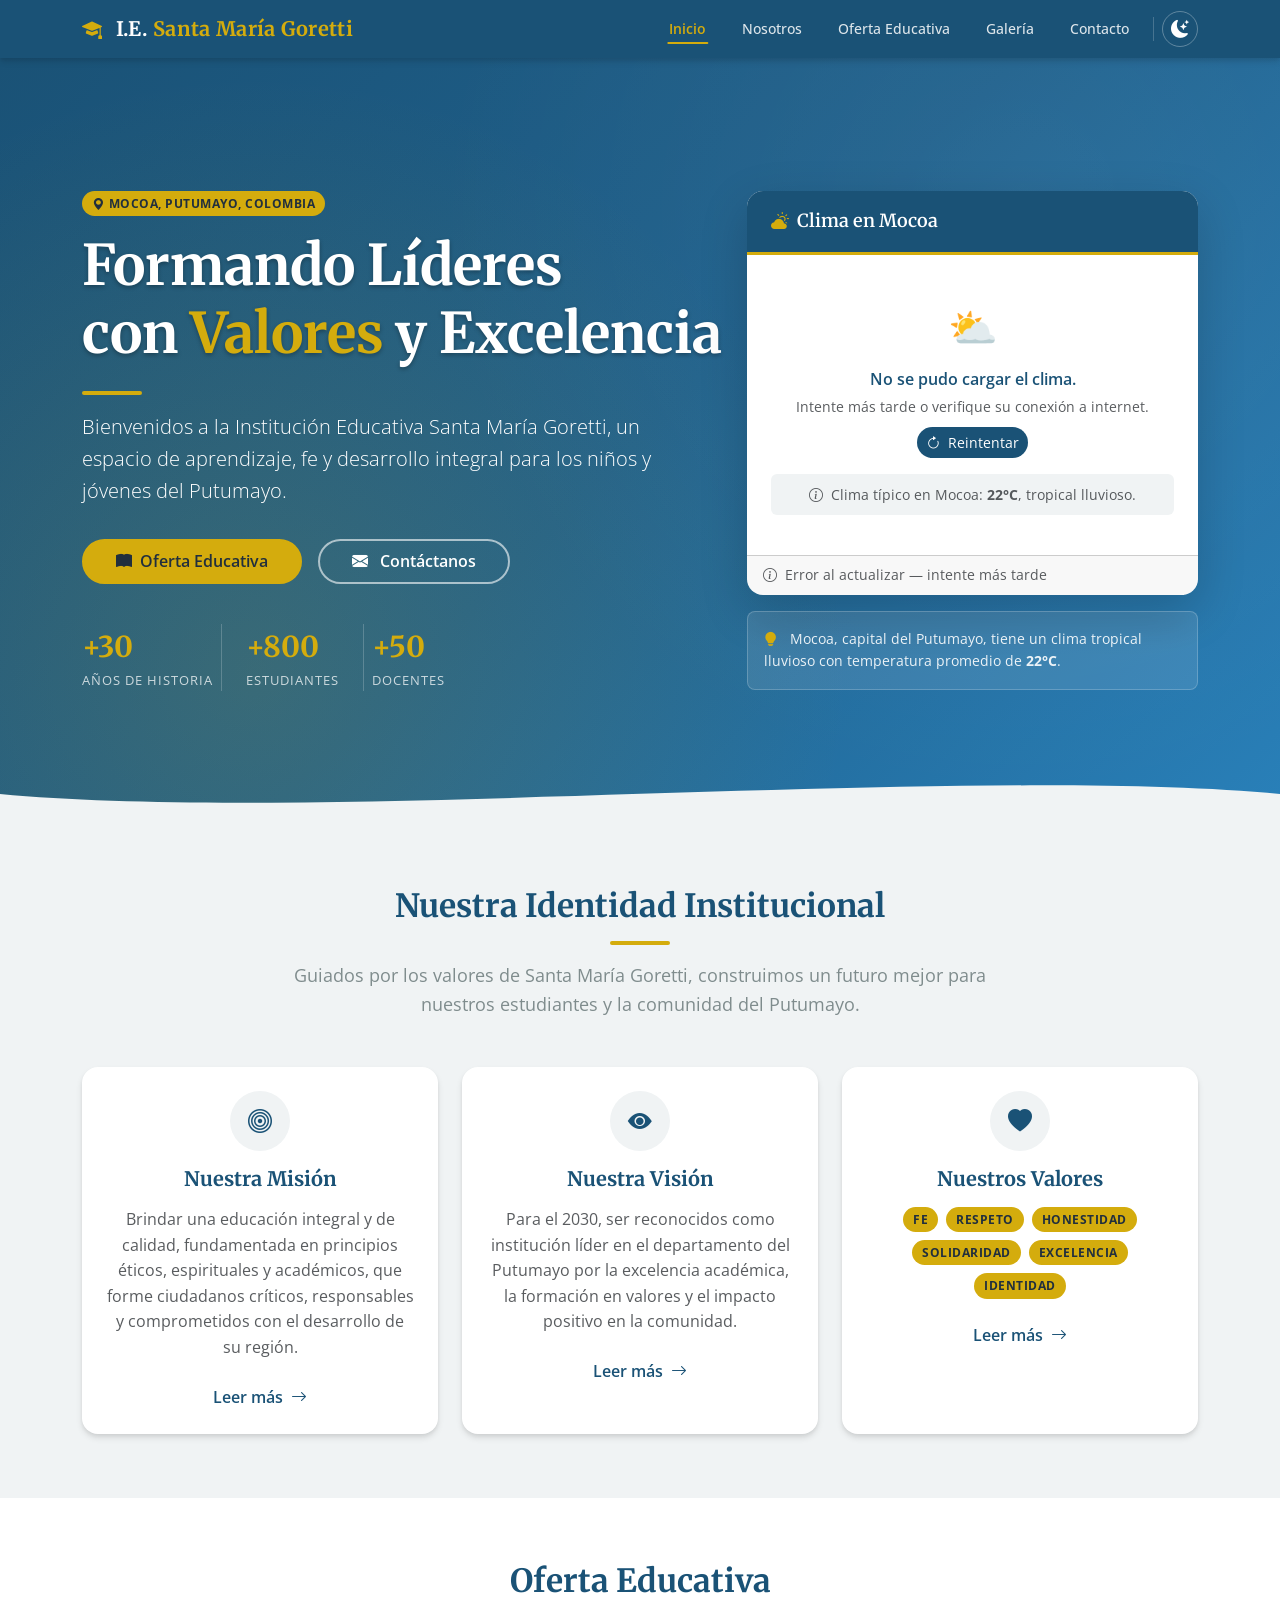
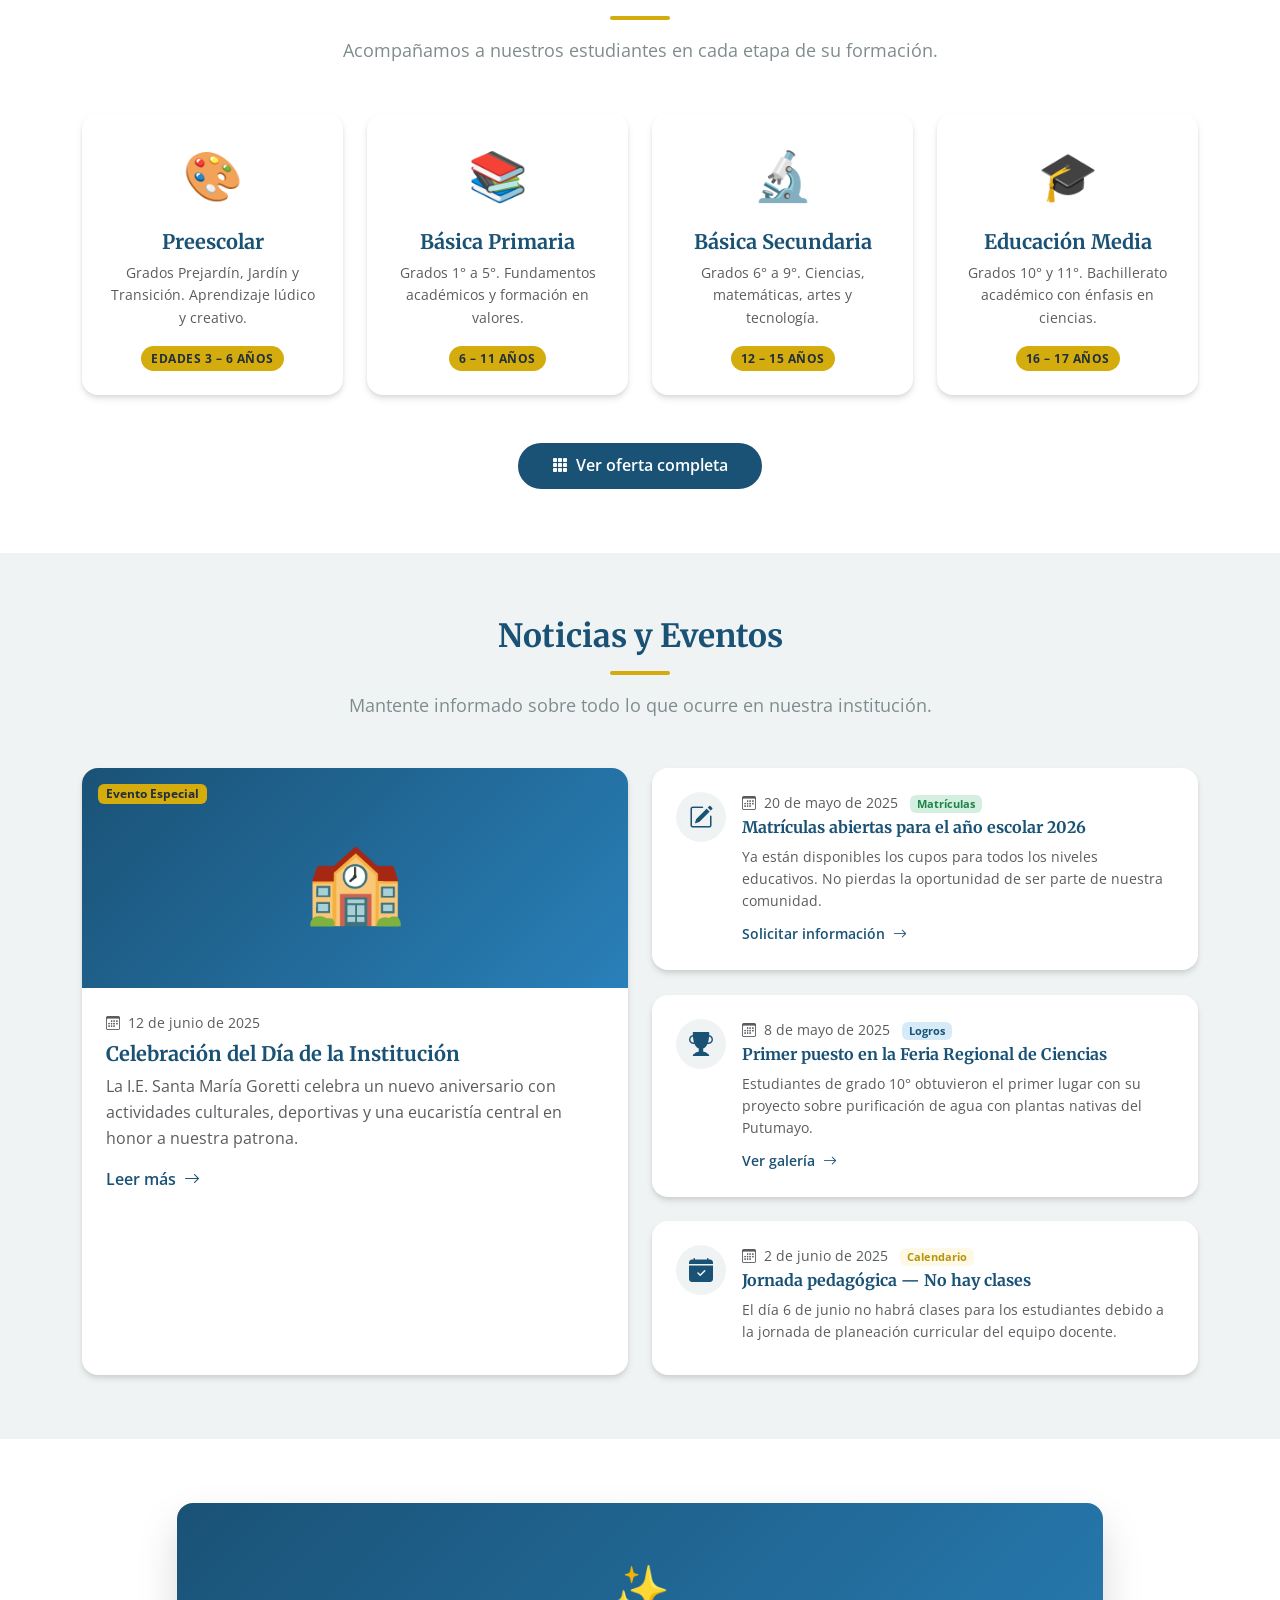
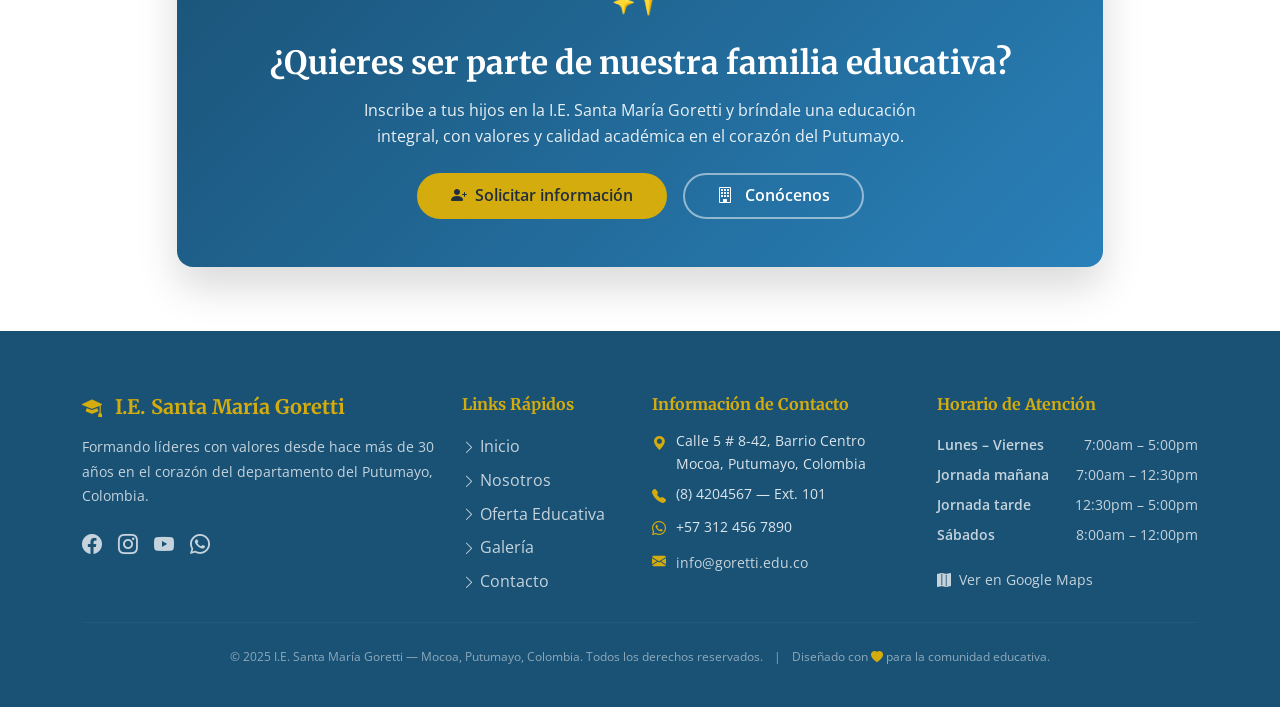
==== index.html @ ad8ccde1 "agrego la pantalla de inicio" ====
<!doctype html>
<html lang="es">
  <head>
    <meta charset="UTF-8" />

    <meta name="viewport" content="width=device-width, initial-scale=1.0" />

    <meta http-equiv="X-UA-Compatible" content="IE=edge" />

    <title>Inicio | I.E. Santa María Goretti — Mocoa, Putumayo</title>
    <meta
      name="description"
      content="Institución Educativa Santa María Goretti, formando líderes con valores en Mocoa, Putumayo, Colombia. Educación Preescolar, Primaria, Secundaria y Media."
    />
    <meta
      name="keywords"
      content="educación, Putumayo, Mocoa, Santa María Goretti, colegio, institución educativa, Colombia"
    />
    <meta name="author" content="I.E. Santa María Goretti" />

    <link rel="preconnect" href="https://fonts.googleapis.com" />
    <link rel="preconnect" href="https://fonts.gstatic.com" crossorigin />
    <link
      href="https://fonts.googleapis.com/css2?family=Merriweather:wght@400;700;900&family=Open+Sans:wght@400;500;600;700&display=swap"
      rel="stylesheet"
    />

    <link
      href="https://cdn.jsdelivr.net/npm/bootstrap@5.3.3/dist/css/bootstrap.min.css"
      rel="stylesheet"
    />

    <link
      rel="stylesheet"
      href="https://cdn.jsdelivr.net/npm/bootstrap-icons@1.11.3/font/bootstrap-icons.min.css"
    />

    <link rel="stylesheet" href="css/styles.css" />
    <link rel="stylesheet" href="css/animations.css" />
  </head>

  <body>
    <header>
      <nav
        class="navbar navbar-expand-lg"
        id="barraNavegacion"
        aria-label="Navegación principal"
      >
        <div class="container">
          <a class="navbar-brand" href="index.html">
            <i
              class="bi bi-mortarboard-fill me-2"
              style="color: var(--color-secundario)"
            ></i>
            I.E. <span>Santa María Goretti</span>
          </a>
          <button
            class="navbar-toggler"
            type="button"
            data-bs-toggle="collapse"
            data-bs-target="#menuNavegacion"
            aria-controls="menuNavegacion"
            aria-expanded="false"
            aria-label="Abrir menú de navegación"
          >
            <span class="navbar-toggler-icon"></span>
          </button>

          <div class="collapse navbar-collapse" id="menuNavegacion">
            <ul class="navbar-nav ms-auto align-items-lg-center gap-1">
              <li class="nav-item">
                <a class="nav-link" href="index.html" aria-label="Ir a Inicio"
                  >Inicio</a
                >
              </li>
              <li class="nav-item">
                <a
                  class="nav-link"
                  href="nosotros.html"
                  aria-label="Ir a Nosotros"
                  >Nosotros</a
                >
              </li>
              <li class="nav-item">
                <a
                  class="nav-link"
                  href="oferta.html"
                  aria-label="Ir a Oferta Educativa"
                  >Oferta Educativa</a
                >
              </li>
              <li class="nav-item">
                <a
                  class="nav-link"
                  href="galeria.html"
                  aria-label="Ir a Galería"
                  >Galería</a
                >
              </li>
              <li class="nav-item">
                <a
                  class="nav-link"
                  href="contacto.html"
                  aria-label="Ir a Contacto"
                  >Contacto</a
                >
              </li>

              <li class="nav-item d-none d-lg-block">
                <span
                  style="
                    border-left: 1px solid rgba(255, 255, 255, 0.2);
                    height: 24px;
                    display: block;
                    margin: 8px 4px;
                  "
                ></span>
              </li>

              <li class="nav-item">
                <button
                  id="botonTema"
                  aria-label="Cambiar modo de color"
                  title="Alternar modo oscuro"
                >
                  <i class="bi bi-moon-stars-fill" id="iconoTema"></i>
                </button>
              </li>
            </ul>
          </div>
        </div>
      </nav>
    </header>
    <main>
      <section class="hero" id="inicio" aria-label="Banner de bienvenida">
        <div class="container">
          <div class="row align-items-center gy-5">
            <div class="col-lg-7">
              <div class="animacion-entrada fade-in retraso-1">
                <span class="badge-nivel mb-3 d-inline-block">
                  <i class="bi bi-geo-alt-fill me-1"></i>Mocoa, Putumayo,
                  Colombia
                </span>
              </div>
              <h1 class="hero-titulo-animado">
                Formando Líderes<br />
                con
                <span style="color: var(--color-secundario)">Valores</span> y
                Excelencia
              </h1>
              <div class="linea-dorada linea-dorada-animada my-3"></div>
              <p class="lead hero-subtitulo-animado">
                Bienvenidos a la Institución Educativa Santa María Goretti, un
                espacio de aprendizaje, fe y desarrollo integral para los niños
                y jóvenes del Putumayo.
              </p>
              <div class="d-flex flex-wrap gap-3 hero-botones-animados">
                <a
                  href="oferta.html"
                  class="btn-dorado hover-brillo"
                  aria-label="Ver nuestra oferta educativa"
                >
                  <i class="bi bi-book-fill"></i>
                  Oferta Educativa
                </a>
                <a
                  href="contacto.html"
                  class="btn-outline-institucional"
                  style="color: white; border-color: rgba(255, 255, 255, 0.6)"
                  aria-label="Contactar a la institución"
                >
                  <i class="bi bi-envelope-fill me-2"></i>
                  Contáctanos
                </a>
              </div>

              <div class="row g-3 mt-4 animacion-entrada fade-in retraso-6">
                <div class="col-auto">
                  <div
                    style="
                      color: var(--color-secundario);
                      font-size: 1.8rem;
                      font-weight: 700;
                      font-family: var(--fuente-titulo);
                    "
                  >
                    +30
                  </div>
                  <div
                    style="
                      color: rgba(255, 255, 255, 0.75);
                      font-size: 0.8rem;
                      text-transform: uppercase;
                      letter-spacing: 1px;
                    "
                  >
                    Años de historia
                  </div>
                </div>
                <div
                  class="col-auto px-4"
                  style="
                    border-left: 1px solid rgba(255, 255, 255, 0.2);
                    border-right: 1px solid rgba(255, 255, 255, 0.2);
                  "
                >
                  <div
                    style="
                      color: var(--color-secundario);
                      font-size: 1.8rem;
                      font-weight: 700;
                      font-family: var(--fuente-titulo);
                    "
                  >
                    +800
                  </div>
                  <div
                    style="
                      color: rgba(255, 255, 255, 0.75);
                      font-size: 0.8rem;
                      text-transform: uppercase;
                      letter-spacing: 1px;
                    "
                  >
                    Estudiantes
                  </div>
                </div>
                <div class="col-auto">
                  <div
                    style="
                      color: var(--color-secundario);
                      font-size: 1.8rem;
                      font-weight: 700;
                      font-family: var(--fuente-titulo);
                    "
                  >
                    +50
                  </div>
                  <div
                    style="
                      color: rgba(255, 255, 255, 0.75);
                      font-size: 0.8rem;
                      text-transform: uppercase;
                      letter-spacing: 1px;
                    "
                  >
                    Docentes
                  </div>
                </div>
              </div>
            </div>

            <div class="col-lg-5 animacion-entrada slide-in-derecha retraso-4">
              <div
                class="card shadow-lg"
                id="widgetClima"
                aria-live="polite"
                aria-label="Clima actual en Mocoa"
              >
                <div class="card-header d-flex align-items-center gap-2">
                  <i
                    class="bi bi-cloud-sun-fill"
                    style="color: var(--color-secundario)"
                  ></i>
                  Clima en Mocoa
                </div>
                <div class="card-body" id="contenidoClima">
                  <div class="text-center py-3">
                    <div class="spinner-carga mb-3"></div>
                    <p class="text-muted small mb-0">
                      Obteniendo clima actual...
                    </p>
                  </div>
                </div>
                <div
                  class="card-footer text-muted small d-flex align-items-center gap-2"
                >
                  <i class="bi bi-info-circle"></i>
                  <span id="horaActualizacion">Actualizando...</span>
                </div>
              </div>

              <div
                class="mt-3 p-3 rounded-3 animacion-entrada fade-in retraso-7"
                style="
                  background: rgba(255, 255, 255, 0.1);
                  backdrop-filter: blur(10px);
                  border: 1px solid rgba(255, 255, 255, 0.2);
                "
              >
                <p class="mb-0 small" style="color: rgba(255, 255, 255, 0.9)">
                  <i
                    class="bi bi-lightbulb-fill me-2"
                    style="color: var(--color-secundario)"
                  ></i>
                  Mocoa, capital del Putumayo, tiene un clima tropical lluvioso
                  con temperatura promedio de <strong>22°C</strong>.
                </p>
              </div>
            </div>
          </div>
        </div>

        <div
          style="
            position: absolute;
            bottom: -1px;
            left: 0;
            right: 0;
            line-height: 0;
          "
        >
          <svg
            viewBox="0 0 1440 60"
            xmlns="http://www.w3.org/2000/svg"
            preserveAspectRatio="none"
            style="width: 100%; height: 60px; display: block"
          >
            <path
              d="M0,30 C360,60 1080,0 1440,30 L1440,60 L0,60 Z"
              fill="var(--color-acento)"
              class="ola-fill"
            />
          </svg>
        </div>
      </section>

      <script>
        function ajustarOla() {
          const ola = document.querySelector(".ola-fill");
          if (!ola) return;
          const esModoOscuro = document.body.classList.contains("modo-oscuro");
          ola.setAttribute(
            "fill",
            esModoOscuro ? "#16213e" : "var(--color-acento)",
          );
        }
        window.ajustarOla = ajustarOla;
      </script>

      <section
        class="seccion-alternada"
        id="mision-vision"
        aria-label="Misión y Visión"
      >
        <div class="container">
          <div class="bloque-centrado mb-5 animacion-entrada slide-up">
            <h2 class="titulo-seccion">Nuestra Identidad Institucional</h2>
            <div class="linea-dorada centrada mb-3"></div>
            <p class="subtitulo-seccion">
              Guiados por los valores de Santa María Goretti, construimos un
              futuro mejor para nuestros estudiantes y la comunidad del
              Putumayo.
            </p>
          </div>

          <div class="row g-4 justify-content-center">
            <div class="col-lg-4 col-md-6 animacion-entrada slide-up retraso-2">
              <article class="card h-100 hover-elevar">
                <div class="card-body text-center p-4">
                  <div class="icono-circulo mx-auto mb-3">
                    <i class="bi bi-bullseye fs-4"></i>
                  </div>
                  <h3
                    class="h5 fw-bold mb-3"
                    style="
                      font-family: var(--fuente-titulo);
                      color: var(--color-primario);
                    "
                  >
                    Nuestra Misión
                  </h3>
                  <p class="text-muted">
                    Brindar una educación integral y de calidad, fundamentada en
                    principios éticos, espirituales y académicos, que forme
                    ciudadanos críticos, responsables y comprometidos con el
                    desarrollo de su región.
                  </p>
                  <a
                    href="nosotros.html#mision"
                    class="hover-subrayado mt-2 d-inline-block"
                    style="color: var(--color-primario); font-weight: 600"
                  >
                    Leer más <i class="bi bi-arrow-right ms-1"></i>
                  </a>
                </div>
              </article>
            </div>

            <div class="col-lg-4 col-md-6 animacion-entrada slide-up retraso-3">
              <article class="card h-100 hover-elevar">
                <div class="card-body text-center p-4">
                  <div class="icono-circulo mx-auto mb-3">
                    <i class="bi bi-eye-fill fs-4"></i>
                  </div>
                  <h3
                    class="h5 fw-bold mb-3"
                    style="
                      font-family: var(--fuente-titulo);
                      color: var(--color-primario);
                    "
                  >
                    Nuestra Visión
                  </h3>
                  <p class="text-muted">
                    Para el 2030, ser reconocidos como institución líder en el
                    departamento del Putumayo por la excelencia académica, la
                    formación en valores y el impacto positivo en la comunidad.
                  </p>
                  <a
                    href="nosotros.html#vision"
                    class="hover-subrayado mt-2 d-inline-block"
                    style="color: var(--color-primario); font-weight: 600"
                  >
                    Leer más <i class="bi bi-arrow-right ms-1"></i>
                  </a>
                </div>
              </article>
            </div>

            <div class="col-lg-4 col-md-6 animacion-entrada slide-up retraso-4">
              <article class="card h-100 hover-elevar">
                <div class="card-body text-center p-4">
                  <div class="icono-circulo mx-auto mb-3">
                    <i class="bi bi-heart-fill fs-4"></i>
                  </div>
                  <h3
                    class="h5 fw-bold mb-3"
                    style="
                      font-family: var(--fuente-titulo);
                      color: var(--color-primario);
                    "
                  >
                    Nuestros Valores
                  </h3>
                  <div
                    class="d-flex flex-wrap gap-2 justify-content-center mb-3"
                  >
                    <span class="badge-nivel">Fe</span>
                    <span class="badge-nivel">Respeto</span>
                    <span class="badge-nivel">Honestidad</span>
                    <span class="badge-nivel">Solidaridad</span>
                    <span class="badge-nivel">Excelencia</span>
                    <span class="badge-nivel">Identidad</span>
                  </div>
                  <a
                    href="nosotros.html#valores"
                    class="hover-subrayado mt-2 d-inline-block"
                    style="color: var(--color-primario); font-weight: 600"
                  >
                    Leer más <i class="bi bi-arrow-right ms-1"></i>
                  </a>
                </div>
              </article>
            </div>
          </div>
        </div>
      </section>

      <section id="niveles" aria-label="Niveles educativos">
        <div class="container">
          <div class="bloque-centrado mb-5 animacion-entrada slide-up">
            <h2 class="titulo-seccion">Oferta Educativa</h2>
            <div class="linea-dorada centrada mb-3"></div>
            <p class="subtitulo-seccion">
              Acompañamos a nuestros estudiantes en cada etapa de su formación.
            </p>
          </div>

          <div class="row g-4">
            <div class="col-lg-3 col-sm-6 animacion-entrada scale-in retraso-1">
              <article class="card h-100 hover-elevar text-center">
                <div class="card-body p-4">
                  <div style="font-size: 3rem; margin-bottom: 1rem">🎨</div>
                  <h3
                    class="h5 fw-bold mb-2"
                    style="
                      font-family: var(--fuente-titulo);
                      color: var(--color-primario);
                    "
                  >
                    Preescolar
                  </h3>
                  <p class="text-muted small">
                    Grados Prejardín, Jardín y Transición. Aprendizaje lúdico y
                    creativo.
                  </p>
                  <span class="badge-nivel">Edades 3 – 6 años</span>
                </div>
              </article>
            </div>

            <div class="col-lg-3 col-sm-6 animacion-entrada scale-in retraso-2">
              <article class="card h-100 hover-elevar text-center">
                <div class="card-body p-4">
                  <div style="font-size: 3rem; margin-bottom: 1rem">📚</div>
                  <h3
                    class="h5 fw-bold mb-2"
                    style="
                      font-family: var(--fuente-titulo);
                      color: var(--color-primario);
                    "
                  >
                    Básica Primaria
                  </h3>
                  <p class="text-muted small">
                    Grados 1° a 5°. Fundamentos académicos y formación en
                    valores.
                  </p>
                  <span class="badge-nivel">6 – 11 años</span>
                </div>
              </article>
            </div>

            <div class="col-lg-3 col-sm-6 animacion-entrada scale-in retraso-3">
              <article class="card h-100 hover-elevar text-center">
                <div class="card-body p-4">
                  <div style="font-size: 3rem; margin-bottom: 1rem">🔬</div>
                  <h3
                    class="h5 fw-bold mb-2"
                    style="
                      font-family: var(--fuente-titulo);
                      color: var(--color-primario);
                    "
                  >
                    Básica Secundaria
                  </h3>
                  <p class="text-muted small">
                    Grados 6° a 9°. Ciencias, matemáticas, artes y tecnología.
                  </p>
                  <span class="badge-nivel">12 – 15 años</span>
                </div>
              </article>
            </div>

            <div class="col-lg-3 col-sm-6 animacion-entrada scale-in retraso-4">
              <article class="card h-100 hover-elevar text-center">
                <div class="card-body p-4">
                  <div style="font-size: 3rem; margin-bottom: 1rem">🎓</div>
                  <h3
                    class="h5 fw-bold mb-2"
                    style="
                      font-family: var(--fuente-titulo);
                      color: var(--color-primario);
                    "
                  >
                    Educación Media
                  </h3>
                  <p class="text-muted small">
                    Grados 10° y 11°. Bachillerato académico con énfasis en
                    ciencias.
                  </p>
                  <span class="badge-nivel">16 – 17 años</span>
                </div>
              </article>
            </div>
          </div>

          <div class="text-center mt-5 animacion-entrada fade-in retraso-5">
            <a href="oferta.html" class="btn-institucional hover-brillo">
              <i class="bi bi-grid-3x3-gap-fill"></i>
              Ver oferta completa
            </a>
          </div>
        </div>
      </section>

      <section
        class="seccion-alternada"
        id="noticias"
        aria-label="Noticias y eventos"
      >
        <div class="container">
          <div class="bloque-centrado mb-5 animacion-entrada slide-up">
            <h2 class="titulo-seccion">Noticias y Eventos</h2>
            <div class="linea-dorada centrada mb-3"></div>
            <p class="subtitulo-seccion">
              Mantente informado sobre todo lo que ocurre en nuestra
              institución.
            </p>
          </div>

          <div class="row g-4">
            <div
              class="col-lg-6 animacion-entrada slide-in-izquierda retraso-2"
            >
              <article
                class="card h-100 hover-elevar"
                aria-label="Noticia: Día de la Institución"
              >
                <div
                  class="position-relative overflow-hidden"
                  style="
                    height: 220px;
                    background: linear-gradient(135deg, #1a5276, #2980b9);
                  "
                >
                  <div
                    class="position-absolute inset-0 d-flex align-items-center justify-content-center"
                    style="inset: 0"
                  >
                    <span style="font-size: 5rem">🏫</span>
                  </div>
                  <span
                    class="position-absolute top-0 start-0 m-3 badge"
                    style="
                      background-color: var(--color-secundario);
                      color: var(--color-texto);
                    "
                  >
                    Evento Especial
                  </span>
                </div>
                <div class="card-body p-4">
                  <p class="text-muted small mb-2">
                    <i class="bi bi-calendar3 me-1"></i> 12 de junio de 2025
                  </p>
                  <h3
                    class="h5 fw-bold mb-2"
                    style="
                      font-family: var(--fuente-titulo);
                      color: var(--color-primario);
                    "
                  >
                    Celebración del Día de la Institución
                  </h3>
                  <p class="text-muted">
                    La I.E. Santa María Goretti celebra un nuevo aniversario con
                    actividades culturales, deportivas y una eucaristía central
                    en honor a nuestra patrona.
                  </p>
                  <a
                    href="#"
                    class="hover-subrayado fw-semibold"
                    style="color: var(--color-primario)"
                  >
                    Leer más <i class="bi bi-arrow-right ms-1"></i>
                  </a>
                </div>
              </article>
            </div>

            <div class="col-lg-6">
              <div class="d-flex flex-column gap-4 h-100">
                <article
                  class="card hover-elevar animacion-entrada slide-in-derecha retraso-3"
                  aria-label="Noticia: Matrículas abiertas"
                >
                  <div class="card-body p-4">
                    <div class="d-flex gap-3 align-items-start">
                      <div
                        class="icono-circulo flex-shrink-0"
                        style="width: 50px; height: 50px"
                      >
                        <i class="bi bi-pencil-square"></i>
                      </div>
                      <div>
                        <p class="text-muted small mb-1">
                          <i class="bi bi-calendar3 me-1"></i> 20 de mayo de
                          2025
                          <span
                            class="ms-2 badge"
                            style="
                              background-color: #d4efdf;
                              color: var(--color-exito);
                            "
                          >
                            Matrículas
                          </span>
                        </p>
                        <h3
                          class="h6 fw-bold mb-2"
                          style="
                            font-family: var(--fuente-titulo);
                            color: var(--color-primario);
                          "
                        >
                          Matrículas abiertas para el año escolar 2026
                        </h3>
                        <p class="text-muted small mb-2">
                          Ya están disponibles los cupos para todos los niveles
                          educativos. No pierdas la oportunidad de ser parte de
                          nuestra comunidad.
                        </p>
                        <a
                          href="contacto.html"
                          class="hover-subrayado small fw-semibold"
                          style="color: var(--color-primario)"
                        >
                          Solicitar información
                          <i class="bi bi-arrow-right ms-1"></i>
                        </a>
                      </div>
                    </div>
                  </div>
                </article>
                <article
                  class="card hover-elevar animacion-entrada slide-in-derecha retraso-4"
                  aria-label="Noticia: Feria de ciencias"
                >
                  <div class="card-body p-4">
                    <div class="d-flex gap-3 align-items-start">
                      <div
                        class="icono-circulo flex-shrink-0"
                        style="width: 50px; height: 50px"
                      >
                        <i class="bi bi-trophy-fill"></i>
                      </div>
                      <div>
                        <p class="text-muted small mb-1">
                          <i class="bi bi-calendar3 me-1"></i> 8 de mayo de 2025
                          <span
                            class="ms-2 badge"
                            style="
                              background-color: #d6eaf8;
                              color: var(--color-primario);
                            "
                          >
                            Logros
                          </span>
                        </p>
                        <h3
                          class="h6 fw-bold mb-2"
                          style="
                            font-family: var(--fuente-titulo);
                            color: var(--color-primario);
                          "
                        >
                          Primer puesto en la Feria Regional de Ciencias
                        </h3>
                        <p class="text-muted small mb-2">
                          Estudiantes de grado 10° obtuvieron el primer lugar
                          con su proyecto sobre purificación de agua con plantas
                          nativas del Putumayo.
                        </p>
                        <a
                          href="galeria.html"
                          class="hover-subrayado small fw-semibold"
                          style="color: var(--color-primario)"
                        >
                          Ver galería <i class="bi bi-arrow-right ms-1"></i>
                        </a>
                      </div>
                    </div>
                  </div>
                </article>

                <article
                  class="card hover-elevar animacion-entrada slide-in-derecha retraso-5"
                  aria-label="Noticia: Jornada pedagógica"
                >
                  <div class="card-body p-4">
                    <div class="d-flex gap-3 align-items-start">
                      <div
                        class="icono-circulo flex-shrink-0"
                        style="width: 50px; height: 50px"
                      >
                        <i class="bi bi-calendar-check-fill"></i>
                      </div>
                      <div>
                        <p class="text-muted small mb-1">
                          <i class="bi bi-calendar3 me-1"></i> 2 de junio de
                          2025
                          <span
                            class="ms-2 badge"
                            style="background-color: #fef9e7; color: #b7950b"
                          >
                            Calendario
                          </span>
                        </p>
                        <h3
                          class="h6 fw-bold mb-2"
                          style="
                            font-family: var(--fuente-titulo);
                            color: var(--color-primario);
                          "
                        >
                          Jornada pedagógica — No hay clases
                        </h3>
                        <p class="text-muted small mb-2">
                          El día 6 de junio no habrá clases para los estudiantes
                          debido a la jornada de planeación curricular del
                          equipo docente.
                        </p>
                      </div>
                    </div>
                  </div>
                </article>
              </div>
            </div>
          </div>
        </div>
      </section>
      <section id="cta" aria-label="Llamada a la acción">
        <div class="container">
          <div class="row justify-content-center">
            <div class="col-lg-10 animacion-entrada scale-in">
              <div
                class="rounded-4 p-5 text-center text-white"
                style="
                  background: linear-gradient(
                    135deg,
                    var(--color-primario),
                    #2980b9
                  );
                  box-shadow: var(--sombra-xl);
                "
              >
                <div style="font-size: 3rem; margin-bottom: 1rem">✨</div>

                <h2
                  class="fw-bold mb-3"
                  style="
                    font-family: var(--fuente-titulo);
                    font-size: clamp(1.5rem, 3vw, 2rem);
                  "
                >
                  ¿Quieres ser parte de nuestra familia educativa?
                </h2>

                <p class="mb-4 mx-auto" style="max-width: 600px; opacity: 0.9">
                  Inscribe a tus hijos en la I.E. Santa María Goretti y bríndale
                  una educación integral, con valores y calidad académica en el
                  corazón del Putumayo.
                </p>

                <div class="d-flex flex-wrap gap-3 justify-content-center">
                  <a
                    href="contacto.html"
                    class="btn-dorado hover-brillo"
                    aria-label="Solicitar información sobre matrículas"
                  >
                    <i class="bi bi-person-plus-fill"></i>
                    Solicitar información
                  </a>
                  <a
                    href="nosotros.html"
                    class="btn-outline-institucional"
                    style="color: white; border-color: rgba(255, 255, 255, 0.5)"
                    aria-label="Conocer más sobre la institución"
                  >
                    <i class="bi bi-building me-2"></i>
                    Conócenos
                  </a>
                </div>
              </div>
            </div>
          </div>
        </div>
      </section>
    </main>
    <footer role="contentinfo">
      <div class="container">
        <div class="row g-4">
          <div class="col-lg-4 col-md-6">
            <h2 class="footer-titulo">
              <i class="bi bi-mortarboard-fill me-2"></i>
              I.E. Santa María Goretti
            </h2>
            <p
              style="
                color: rgba(255, 255, 255, 0.75);
                font-size: 0.9rem;
                line-height: 1.7;
              "
            >
              Formando líderes con valores desde hace más de 30 años en el
              corazón del departamento del Putumayo, Colombia.
            </p>
            <div class="d-flex gap-3 mt-3">
              <a
                href="#"
                class="footer-link"
                aria-label="Facebook de la institución"
                title="Facebook"
              >
                <i class="bi bi-facebook fs-5"></i>
              </a>
              <a
                href="#"
                class="footer-link"
                aria-label="Instagram de la institución"
                title="Instagram"
              >
                <i class="bi bi-instagram fs-5"></i>
              </a>
              <a
                href="#"
                class="footer-link"
                aria-label="YouTube de la institución"
                title="YouTube"
              >
                <i class="bi bi-youtube fs-5"></i>
              </a>
              <a
                href="#"
                class="footer-link"
                aria-label="WhatsApp de la institución"
                title="WhatsApp"
              >
                <i class="bi bi-whatsapp fs-5"></i>
              </a>
            </div>
          </div>

          <div class="col-lg-2 col-md-6">
            <h3 class="footer-titulo" style="font-size: 1rem">Links Rápidos</h3>
            <nav aria-label="Links rápidos del footer">
              <a href="index.html" class="footer-link"
                ><i class="bi bi-chevron-right me-1 small"></i>Inicio</a
              >
              <a href="nosotros.html" class="footer-link"
                ><i class="bi bi-chevron-right me-1 small"></i>Nosotros</a
              >
              <a href="oferta.html" class="footer-link"
                ><i class="bi bi-chevron-right me-1 small"></i>Oferta
                Educativa</a
              >
              <a href="galeria.html" class="footer-link"
                ><i class="bi bi-chevron-right me-1 small"></i>Galería</a
              >
              <a href="contacto.html" class="footer-link"
                ><i class="bi bi-chevron-right me-1 small"></i>Contacto</a
              >
            </nav>
          </div>

          <div class="col-lg-3 col-md-6">
            <h3 class="footer-titulo" style="font-size: 1rem">
              Información de Contacto
            </h3>
            <address style="font-style: normal">
              <div class="footer-info">
                <i class="bi bi-geo-alt-fill"></i>
                <span
                  >Calle 5 # 8-42, Barrio Centro<br />Mocoa, Putumayo,
                  Colombia</span
                >
              </div>
              <div class="footer-info">
                <i class="bi bi-telephone-fill"></i>
                <span>(8) 4204567 — Ext. 101</span>
              </div>
              <div class="footer-info">
                <i class="bi bi-whatsapp"></i>
                <span>+57 312 456 7890</span>
              </div>
              <div class="footer-info">
                <i class="bi bi-envelope-fill"></i>
                <a
                  href="mailto:info@goretti.edu.co"
                  class="footer-link d-inline"
                  style="color: rgba(255, 255, 255, 0.75)"
                >
                  info@goretti.edu.co
                </a>
              </div>
            </address>
          </div>

          <div class="col-lg-3 col-md-6">
            <h3 class="footer-titulo" style="font-size: 1rem">
              Horario de Atención
            </h3>
            <table
              style="
                color: rgba(255, 255, 255, 0.75);
                font-size: 0.85rem;
                width: 100%;
              "
            >
              <tr>
                <td style="padding: 4px 0; font-weight: 600">
                  Lunes – Viernes
                </td>
                <td style="padding: 4px 0; text-align: right">
                  7:00am – 5:00pm
                </td>
              </tr>
              <tr>
                <td style="padding: 4px 0; font-weight: 600">Jornada mañana</td>
                <td style="padding: 4px 0; text-align: right">
                  7:00am – 12:30pm
                </td>
              </tr>
              <tr>
                <td style="padding: 4px 0; font-weight: 600">Jornada tarde</td>
                <td style="padding: 4px 0; text-align: right">
                  12:30pm – 5:00pm
                </td>
              </tr>
              <tr>
                <td style="padding: 4px 0; font-weight: 600">Sábados</td>
                <td style="padding: 4px 0; text-align: right">
                  8:00am – 12:00pm
                </td>
              </tr>
            </table>
            <div class="mt-3">
              <a
                href="https://maps.google.com/?q=Mocoa,Putumayo,Colombia"
                target="_blank"
                rel="noopener noreferrer"
                class="footer-link small"
                aria-label="Ver ubicación en Google Maps"
              >
                <i class="bi bi-map-fill me-1"></i>
                Ver en Google Maps
              </a>
            </div>
          </div>
        </div>

        <hr class="footer-divider" />

        <p class="footer-creditos">
          © 2025 I.E. Santa María Goretti — Mocoa, Putumayo, Colombia. Todos los
          derechos reservados.
          <span class="mx-2">|</span>
          Diseñado con
          <i
            class="bi bi-heart-fill"
            style="color: var(--color-secundario)"
          ></i>
          para la comunidad educativa.
        </p>
      </div>
    </footer>
    <button
      id="botonArriba"
      aria-label="Volver al inicio de la página"
      title="Ir arriba"
    >
      <i class="bi bi-arrow-up-short fs-4"></i>
     <script src="https://cdn.jsdelivr.net/npm/bootstrap@5.3.3/dist/js/bootstrap.bundle.min.js"></script>

    <script src="js/tema.js"></script>

    <script src="js/main.js"></script>

    <script src="js/clima.js"></script>

  </body>
</html>
---- css/styles.css ----
:root {
  --color-primario: #1a5276;
  --color-secundario: #d4ac0d;
  --color-acento: #f0f3f4;
  --color-texto: #212f3d;

  --color-blanco: #ffffff;
  --color-exito: #1e8449;
  --color-error: #c0392b;
  --color-borde: #d5d8dc;
  --color-sombra: rgba(26, 82, 118, 0.15);

  --oscuro-fondo: #1a1a2e;
  --oscuro-superficie: #16213e;
  --oscuro-tarjeta: #0f3460;
  --oscuro-texto: #eeeeee;
  --oscuro-texto-suave: #aab7b8;

  --fuente-titulo: "Merriweather", Georgia, serif;
  --fuente-texto: "Open Sans", Arial, sans-serif;

  --tamaño-xs: 0.75rem;
  --tamaño-sm: 0.875rem;
  --tamaño-base: 1rem;
  --tamaño-md: 1.125rem;
  --tamaño-lg: 1.25rem;
  --tamaño-xl: 1.5rem;
  --tamaño-2xl: 2rem;
  --tamaño-3xl: 2.5rem;

  --espacio-xs: 0.25rem;
  --espacio-sm: 0.5rem;
  --espacio-md: 1rem;
  --espacio-lg: 1.5rem;
  --espacio-xl: 2rem;
  --espacio-2xl: 3rem;
  --espacio-3xl: 4rem;

  --radio-sm: 4px;
  --radio-md: 8px;
  --radio-lg: 16px;
  --radio-xl: 24px;
  --radio-full: 9999px;

  --sombra-sm: 0 1px 3px rgba(0, 0, 0, 0.12), 0 1px 2px rgba(0, 0, 0, 0.08);
  --sombra-md: 0 4px 6px rgba(0, 0, 0, 0.1), 0 2px 4px rgba(0, 0, 0, 0.06);
  --sombra-lg: 0 10px 20px rgba(0, 0, 0, 0.12), 0 3px 6px rgba(0, 0, 0, 0.08);
  --sombra-xl: 0 20px 40px rgba(0, 0, 0, 0.15);

  --transicion: all 0.3s ease;
}
*,
*::before,
*::after {
  box-sizing: border-box;
  margin: 0;
  padding: 0;
}

html {
  scroll-behavior: smooth;
  font-size: 16px;
}

body {
  font-family: var(--fuente-texto);
  font-size: var(--tamaño-base);
  color: var(--color-texto);
  background-color: var(--color-blanco);
  line-height: 1.6;
  transition:
    background-color 0.3s ease,
    color 0.3s ease;
}

img {
  max-width: 100%;
  height: auto;
  display: block;
}

a {
  color: inherit;
  text-decoration: none;
  transition: var(--transicion);
}

ul {
  list-style: none;
}
body.modo-oscuro {
  background-color: var(--oscuro-fondo);
  color: var(--oscuro-texto);
}

body.modo-oscuro .navbar {
  background-color: var(--oscuro-superficie) !important;
  border-bottom: 1px solid var(--oscuro-tarjeta);
}

body.modo-oscuro .navbar-brand,
body.modo-oscuro .nav-link {
  color: var(--oscuro-texto) !important;
}

body.modo-oscuro .nav-link.active {
  color: var(--color-secundario) !important;
}

body.modo-oscuro footer {
  background-color: var(--oscuro-superficie) !important;
}

body.modo-oscuro .card {
  background-color: var(--oscuro-tarjeta);
  color: var(--oscuro-texto);
  border-color: var(--oscuro-superficie);
}

body.modo-oscuro .card-header,
body.modo-oscuro .card-footer {
  background-color: rgba(255, 255, 255, 0.05);
  border-color: rgba(255, 255, 255, 0.1);
}

body.modo-oscuro .seccion-alternada {
  background-color: var(--oscuro-superficie);
}

body.modo-oscuro .text-muted {
  color: var(--oscuro-texto-suave) !important;
}

body.modo-oscuro .texto-primario {
  color: var(--color-secundario) !important;
}

body.modo-oscuro input,
body.modo-oscuro textarea,
body.modo-oscuro select {
  background-color: var(--oscuro-tarjeta);
  color: var(--oscuro-texto);
  border-color: rgba(255, 255, 255, 0.2);
}

body.modo-oscuro .accordion-button {
  background-color: var(--oscuro-tarjeta);
  color: var(--oscuro-texto);
}

body.modo-oscuro .accordion-body {
  background-color: var(--oscuro-superficie);
  color: var(--oscuro-texto);
}

.navbar {
  background-color: var(--color-primario) !important;
  box-shadow: var(--sombra-md);
  padding: var(--espacio-sm) var(--espacio-md);

  position: sticky;
  top: 0;
  z-index: 1000;
  transform: translateY(0);
  transition:
    transform 0.3s ease,
    background-color 0.3s ease,
    box-shadow 0.3s ease;
}

.navbar-oculto {
  transform: translateY(-100%);
}

.navbar-brand {
  font-family: var(--fuente-titulo);
  font-size: var(--tamaño-lg);
  font-weight: 700;
  color: var(--color-blanco) !important;
  letter-spacing: 0.3px;
}

.navbar-brand span {
  color: var(--color-secundario);
}

.nav-link {
  color: rgba(255, 255, 255, 0.85) !important;
  font-size: var(--tamaño-sm);
  font-weight: 500;
  padding: var(--espacio-xs) var(--espacio-md) !important;
  border-radius: var(--radio-sm);
  transition: var(--transicion);
  position: relative;
}

.nav-link:hover {
  color: var(--color-blanco) !important;
  background-color: rgba(255, 255, 255, 0.1);
}

.nav-link.active {
  color: var(--color-secundario) !important;
  font-weight: 600;
}

.nav-link.active::after {
  content: "";
  position: absolute;
  bottom: 0;
  left: 50%;
  transform: translateX(-50%);
  width: 60%;
  height: 2px;
  background-color: var(--color-secundario);
  border-radius: var(--radio-full);
}

.navbar-toggler {
  border-color: rgba(255, 255, 255, 0.3) !important;
}

.navbar-toggler-icon {
  background-image: url("data:image/svg+xml,%3csvg xmlns='http://www.w3.org/2000/svg' viewBox='0 0 30 30'%3e%3cpath stroke='rgba%28255,255,255,0.85%29' stroke-linecap='round' stroke-miterlimit='10' stroke-width='2' d='M4 7h22M4 15h22M4 23h22'/%3e%3c/svg%3e") !important;
}

#botonTema {
  background: transparent;
  border: 1px solid rgba(255, 255, 255, 0.3);
  color: var(--color-blanco);
  border-radius: var(--radio-full);
  width: 36px;
  height: 36px;
  display: flex;
  align-items: center;
  justify-content: center;
  cursor: pointer;
  font-size: var(--tamaño-md);
  transition: var(--transicion);
  padding: 0;
}

#botonTema:hover {
  background-color: rgba(255, 255, 255, 0.15);
  border-color: rgba(255, 255, 255, 0.5);
  transform: rotate(20deg);
}

.hero {
  background: linear-gradient(
    135deg,
    var(--color-primario) 0%,
    #1f618d 50%,
    #2980b9 100%
  );
  color: var(--color-blanco);
  padding: var(--espacio-3xl) 0;
  position: relative;
  overflow: hidden;
  min-height: 85vh;
  display: flex;
  align-items: center;
}

.hero::before {
  content: "";
  position: absolute;
  top: 0;
  left: 0;
  right: 0;
  bottom: 0;
  background-image:
    radial-gradient(
      circle at 20% 80%,
      rgba(212, 172, 13, 0.15) 0%,
      transparent 50%
    ),
    radial-gradient(
      circle at 80% 20%,
      rgba(255, 255, 255, 0.05) 0%,
      transparent 50%
    );
  pointer-events: none;
}

.hero h1 {
  font-family: var(--fuente-titulo);
  font-size: clamp(2rem, 5vw, 3.5rem);
  font-weight: 700;
  line-height: 1.2;
  margin-bottom: var(--espacio-lg);
  text-shadow: 0 2px 4px rgba(0, 0, 0, 0.3);
}

.hero .lead {
  font-size: clamp(1rem, 2vw, 1.25rem);
  opacity: 0.9;
  max-width: 600px;
  margin-bottom: var(--espacio-xl);
}

.linea-dorada {
  width: 60px;
  height: 4px;
  background-color: var(--color-secundario);
  border-radius: var(--radio-full);
  margin: var(--espacio-md) 0;
}

.linea-dorada.centrada {
  margin: var(--espacio-md) auto;
}

.titulo-seccion {
  font-family: var(--fuente-titulo);
  font-size: var(--tamaño-2xl);
  font-weight: 700;
  color: var(--color-primario);
  text-align: center;
  margin-bottom: var(--espacio-sm);
}

body.modo-oscuro .titulo-seccion {
  color: var(--color-secundario);
}

.subtitulo-seccion {
  color: #7f8c8d;
  text-align: center;
  font-size: var(--tamaño-md);
  margin-bottom: var(--espacio-2xl);
}

section {
  padding: var(--espacio-3xl) 0;
}

.seccion-alternada {
  background-color: var(--color-acento);
}

.card {
  border: none;
  border-radius: var(--radio-lg);
  box-shadow: var(--sombra-md);
  transition: var(--transicion);
  overflow: hidden;
}

.card:hover {
  transform: translateY(-4px);
  box-shadow: var(--sombra-lg);
}

.card-header {
  background-color: var(--color-primario);
  color: var(--color-blanco);
  font-family: var(--fuente-titulo);
  font-weight: 600;
  font-size: var(--tamaño-md);
  border-bottom: 3px solid var(--color-secundario);
  padding: var(--espacio-md) var(--espacio-lg);
}

.card-body {
  padding: var(--espacio-lg);
}

.btn-institucional {
  background-color: var(--color-primario);
  color: var(--color-blanco);
  border: 2px solid var(--color-primario);
  border-radius: var(--radio-full);
  padding: var(--espacio-sm) var(--espacio-xl);
  font-size: var(--tamaño-base);
  font-weight: 600;
  transition: var(--transicion);
  cursor: pointer;
  display: inline-flex;
  align-items: center;
  gap: var(--espacio-sm);
}

.btn-institucional:hover {
  background-color: transparent;
  color: var(--color-primario);
  transform: translateY(-2px);
  box-shadow: var(--sombra-md);
}

.btn-dorado {
  background-color: var(--color-secundario);
  color: var(--color-texto);
  border: 2px solid var(--color-secundario);
  border-radius: var(--radio-full);
  padding: var(--espacio-sm) var(--espacio-xl);
  font-size: var(--tamaño-base);
  font-weight: 600;
  transition: var(--transicion);
  cursor: pointer;
  display: inline-flex;
  align-items: center;
  gap: var(--espacio-sm);
}

.btn-dorado:hover {
  background-color: transparent;
  color: var(--color-secundario);
  border-color: var(--color-secundario);
  transform: translateY(-2px);
  box-shadow: var(--sombra-md);
}

.btn-outline-institucional {
  background-color: transparent;
  color: var(--color-primario);
  border: 2px solid var(--color-primario);
  border-radius: var(--radio-full);
  padding: var(--espacio-sm) var(--espacio-xl);
  font-size: var(--tamaño-base);
  font-weight: 600;
  transition: var(--transicion);
  cursor: pointer;
}

.btn-outline-institucional:hover {
  background-color: var(--color-primario);
  color: var(--color-blanco);
}

#widgetClima {
  border-radius: var(--radio-lg);
  overflow: hidden;
}

.clima-icono {
  font-size: 4rem;
  line-height: 1;
}

.clima-temperatura {
  font-family: var(--fuente-titulo);
  font-size: var(--tamaño-3xl);
  font-weight: 700;
  color: var(--color-primario);
  line-height: 1;
}

body.modo-oscuro .clima-temperatura {
  color: var(--color-secundario);
}

.clima-descripcion {
  text-transform: capitalize;
  color: #7f8c8d;
  font-size: var(--tamaño-md);
}

.clima-ciudad {
  font-size: var(--tamaño-sm);
  color: var(--color-borde);
  font-weight: 600;
  letter-spacing: 1px;
  text-transform: uppercase;
}

.galeria-grid {
  display: grid;
  grid-template-columns: repeat(auto-fill, minmax(280px, 1fr));
  gap: var(--espacio-md);
}

.galeria-item {
  position: relative;
  border-radius: var(--radio-md);
  overflow: hidden;
  cursor: pointer;
  box-shadow: var(--sombra-sm);
  aspect-ratio: 4/3;
}

.galeria-item img {
  width: 100%;
  height: 100%;
  object-fit: cover;
  transition: transform 0.4s ease;
}

.galeria-item .overlay {
  position: absolute;
  inset: 0;
  background: linear-gradient(
    to top,
    rgba(26, 82, 118, 0.8) 0%,
    transparent 60%
  );
  opacity: 0;
  transition: opacity 0.3s ease;
  display: flex;
  align-items: flex-end;
  padding: var(--espacio-md);
}

.galeria-item:hover .overlay {
  opacity: 1;
}

.galeria-item:hover img {
  transform: scale(1.08);
}

.overlay-texto {
  color: var(--color-blanco);
  font-size: var(--tamaño-sm);
  font-weight: 600;
}

.campo-formulario {
  margin-bottom: var(--espacio-lg);
}

.campo-formulario label {
  font-weight: 600;
  color: var(--color-primario);
  margin-bottom: var(--espacio-xs);
  display: block;
  font-size: var(--tamaño-sm);
  text-transform: uppercase;
  letter-spacing: 0.5px;
}

body.modo-oscuro .campo-formulario label {
  color: var(--color-secundario);
}

.campo-formulario input,
.campo-formulario textarea,
.campo-formulario select {
  width: 100%;
  padding: var(--espacio-sm) var(--espacio-md);
  border: 2px solid var(--color-borde);
  border-radius: var(--radio-md);
  font-family: var(--fuente-texto);
  font-size: var(--tamaño-base);
  transition: var(--transicion);
  background-color: var(--color-blanco);
  color: var(--color-texto);
}

.campo-formulario input:focus,
.campo-formulario textarea:focus,
.campo-formulario select:focus {
  outline: none;
  border-color: var(--color-primario);
  box-shadow: 0 0 0 3px rgba(26, 82, 118, 0.15);
}

.campo-formulario input.valido,
.campo-formulario textarea.valido,
.campo-formulario select.valido {
  border-color: var(--color-exito);
}

.campo-formulario input.invalido,
.campo-formulario textarea.invalido,
.campo-formulario select.invalido {
  border-color: var(--color-error);
}

.mensaje-error {
  color: var(--color-error);
  font-size: var(--tamaño-xs);
  margin-top: var(--espacio-xs);
  display: none;
}

.mensaje-error.visible {
  display: block;
}

footer {
  background-color: var(--color-primario);
  color: rgba(255, 255, 255, 0.85);
  padding: var(--espacio-3xl) 0 var(--espacio-lg);
}

.footer-titulo {
  font-family: var(--fuente-titulo);
  color: var(--color-secundario);
  font-size: var(--tamaño-lg);
  font-weight: 700;
  margin-bottom: var(--espacio-md);
}

.footer-link {
  color: rgba(255, 255, 255, 0.75);
  display: block;
  padding: var(--espacio-xs) 0;
  transition: var(--transicion);
}

.footer-link:hover {
  color: var(--color-secundario);
  transform: translateX(4px);
}

.footer-info {
  display: flex;
  align-items: flex-start;
  gap: var(--espacio-sm);
  margin-bottom: var(--espacio-sm);
  font-size: var(--tamaño-sm);
}

.footer-info i {
  color: var(--color-secundario);
  width: 16px;
  margin-top: 2px;
  flex-shrink: 0;
}

.footer-divider {
  border-color: rgba(255, 255, 255, 0.15);
  margin: var(--espacio-lg) 0;
}

.footer-creditos {
  text-align: center;
  font-size: var(--tamaño-xs);
  color: rgba(255, 255, 255, 0.5);
}

#botonArriba {
  position: fixed;
  bottom: var(--espacio-xl);
  right: var(--espacio-xl);
  z-index: 999;

  width: 48px;
  height: 48px;
  border-radius: var(--radio-full);
  background-color: var(--color-secundario);
  color: var(--color-texto);
  border: none;
  cursor: pointer;
  font-size: var(--tamaño-lg);
  font-weight: 700;

  display: flex;
  align-items: center;
  justify-content: center;

  box-shadow: var(--sombra-lg);
  transition: var(--transicion);

  opacity: 0;
  pointer-events: none;
  transform: translateY(10px);
}

#botonArriba.visible {
  opacity: 1;
  pointer-events: auto;
  transform: translateY(0);
}

#botonArriba:hover {
  background-color: var(--color-primario);
  color: var(--color-blanco);
  transform: translateY(-3px);
}

.tarjeta-docente {
  text-align: center;
  padding: var(--espacio-xl);
}

.avatar-docente {
  width: 100px;
  height: 100px;
  border-radius: var(--radio-full);
  object-fit: cover;
  border: 4px solid var(--color-secundario);
  margin: 0 auto var(--espacio-md);
  box-shadow: var(--sombra-md);
}

.nombre-docente {
  font-family: var(--fuente-titulo);
  font-size: var(--tamaño-lg);
  font-weight: 700;
  color: var(--color-primario);
  margin-bottom: var(--espacio-xs);
}

body.modo-oscuro .nombre-docente {
  color: var(--color-secundario);
}

.cargo-docente {
  font-size: var(--tamaño-sm);
  color: #7f8c8d;
  text-transform: uppercase;
  letter-spacing: 1px;
}

.accordion-item {
  border: 1px solid var(--color-borde);
  border-radius: var(--radio-md) !important;
  margin-bottom: var(--espacio-sm);
  overflow: hidden;
}

.caja-asignaturas {
  background-color: var(--color-acento);
}

body.modo-oscuro .caja-asignaturas {
  background-color: rgba(255, 255, 255, 0.05);
}

.accordion-button {
  font-weight: 600;
  color: var(--color-primario);
  font-family: var(--fuente-titulo);
}

.accordion-button:not(.collapsed) {
  background-color: var(--color-primario);
  color: var(--color-blanco);
  box-shadow: none;
}

.accordion-button:focus {
  box-shadow: 0 0 0 3px rgba(26, 82, 118, 0.2);
}

.badge-nivel {
  display: inline-block;
  background-color: var(--color-secundario);
  color: var(--color-texto);
  font-size: var(--tamaño-xs);
  font-weight: 700;
  padding: 3px 10px;
  border-radius: var(--radio-full);
  text-transform: uppercase;
  letter-spacing: 0.5px;
}

.texto-primario {
  color: var(--color-primario);
}

.texto-dorado {
  color: var(--color-secundario);
}

.mt-grande {
  margin-top: var(--espacio-3xl);
}

.py-grande {
  padding-top: var(--espacio-3xl);
  padding-bottom: var(--espacio-3xl);
}

.separador {
  height: 4px;
  background: linear-gradient(
    to right,
    var(--color-primario),
    var(--color-secundario)
  );
  border: none;
  border-radius: var(--radio-full);
  margin: var(--espacio-xl) 0;
}

.icono-circulo {
  width: 60px;
  height: 60px;
  border-radius: var(--radio-full);
  background-color: var(--color-acento);
  display: flex;
  align-items: center;
  justify-content: center;
  font-size: 1.5rem;
  color: var(--color-primario);
  flex-shrink: 0;
  transition: var(--transicion);
}

.card:hover .icono-circulo {
  background-color: var(--color-primario);
  color: var(--color-blanco);
}

.bloque-centrado {
  max-width: 700px;
  margin: 0 auto;
  text-align: center;
}

@media (max-width: 992px) {
  @media (max-width: 992px) {
    .hero {
      min-height: 60vh;
      text-align: center;
    }

    .hero .lead {
      margin: 0 auto var(--espacio-xl);
    }

    .linea-dorada {
      margin: var(--espacio-md) auto;
    }
  }

  @media (max-width: 768px) {
    section {
      padding: var(--espacio-2xl) 0;
    }

    .titulo-seccion {
      font-size: var(--tamaño-xl);
    }

    .galeria-grid {
      grid-template-columns: repeat(auto-fill, minmax(200px, 1fr));
      gap: var(--espacio-sm);
    }

    #botonArriba {
      bottom: var(--espacio-md);
      right: var(--espacio-md);
      width: 42px;
      height: 42px;
    }
  }

  @media (max-width: 480px) {
    .hero {
      min-height: 50vh;
    }

    .clima-temperatura {
      font-size: var(--tamaño-2xl);
    }
  }
}
---- css/animations.css ----
@keyframes fadeIn {
  from {
    opacity: 0;
  }
  to {
    opacity: 1;
  }
}
@keyframes slideUp {
  from {
    opacity: 0;
    transform: translateY(30px);
  }
  to {
    opacity: 1;
    transform: translateY(0);
  }
}
@keyframes slideInLeft {
  from {
    opacity: 0;
    transform: translateX(-40px);
  }
  to {
    opacity: 1;
    transform: translateX(0);
  }
}
@keyframes slideInRight {
  from {
    opacity: 0;
    transform: translateX(40px);
  }
  to {
    opacity: 1;
    transform: translateX(0);
  }
}
@keyframes scaleIn {
  from {
    opacity: 0;
    transform: scale(0.85);
  }
  to {
    opacity: 1;
    transform: scale(1);
  }
}
@keyframes pulso {
  0% {
    transform: scale(1);
  }
  50% {
    transform: scale(1.08);
  }
  100% {
    transform: scale(1);
  }
}
@keyframes rebote {
  0%,
  100% {
    transform: translateY(0);
  }
  50% {
    transform: translateY(-6px);
  }
}
@keyframes brillo {
  0% {
    background-position: -200% center;
  }
  100% {
    background-position: 200% center;
  }
}
@keyframes heroEntrada {
  from {
    opacity: 0;
    transform: translateY(-20px);
    letter-spacing: 0.5em;
  }
  to {
    opacity: 1;
    transform: translateY(0);
    letter-spacing: normal;
  }
}
@keyframes lineaExpande {
  from {
    width: 0;
  }
  to {
    width: 60px;
  }
}
@keyframes girar {
  from {
    transform: rotate(0deg);
  }
  to {
    transform: rotate(360deg);
  }
}
.animacion-entrada {
  opacity: 0;
  will-change: opacity, transform;
}
.fade-in {
  animation: fadeIn 0.6s ease forwards;
}
.slide-up {
  animation: slideUp 0.5s ease forwards;
}
.slide-in-izquierda {
  animation: slideInLeft 0.6s ease forwards;
}
.slide-in-derecha {
  animation: slideInRight 0.6s ease forwards;
}
.scale-in {
  animation: scaleIn 0.5s ease forwards;
}
.retraso-1 {
  animation-delay: 0.1s;
}
.retraso-2 {
  animation-delay: 0.2s;
}
.retraso-3 {
  animation-delay: 0.3s;
}
.retraso-4 {
  animation-delay: 0.4s;
}
.retraso-5 {
  animation-delay: 0.5s;
}
.retraso-6 {
  animation-delay: 0.6s;
}
.retraso-7 {
  animation-delay: 0.7s;
}
.retraso-8 {
  animation-delay: 0.8s;
}
.animar-pulso {
  animation: pulso 2s ease-in-out infinite;
}
@keyframes fadeIn {
  from {
    opacity: 0;
  }
  to {
    opacity: 1;
  }
}
@keyframes slideUp {
  from {
    opacity: 0;
    transform: translateY(30px);
  }
  to {
    opacity: 1;
    transform: translateY(0);
  }
}
@keyframes slideInLeft {
  from {
    opacity: 0;
    transform: translateX(-40px);
  }
  to {
    opacity: 1;
    transform: translateX(0);
  }
}
@keyframes slideInRight {
  from {
    opacity: 0;
    transform: translateX(40px);
  }
  to {
    opacity: 1;
    transform: translateX(0);
  }
}
@keyframes scaleIn {
  from {
    opacity: 0;
    transform: scale(0.85);
  }
  to {
    opacity: 1;
    transform: scale(1);
  }
}
@keyframes pulso {
  0% {
    transform: scale(1);
  }
  50% {
    transform: scale(1.08);
  }
  100% {
    transform: scale(1);
  }
}
@keyframes rebote {
  0%,
  100% {
    transform: translateY(0);
  }
  50% {
    transform: translateY(-6px);
  }
}
@keyframes brillo {
  0% {
    background-position: -200% center;
  }
  100% {
    background-position: 200% center;
  }
}
@keyframes heroEntrada {
  from {
    opacity: 0;
    transform: translateY(-20px);
    letter-spacing: 0.5em;
  }
  to {
    opacity: 1;
    transform: translateY(0);
    letter-spacing: normal;
  }
}
@keyframes lineaExpande {
  from {
    width: 0;
  }
  to {
    width: 60px;
  }
}
@keyframes girar {
  from {
    transform: rotate(0deg);
  }
  to {
    transform: rotate(360deg);
  }
}
.animacion-entrada {
  opacity: 0;
  will-change: opacity, transform;
}
.fade-in {
  animation: fadeIn 0.6s ease forwards;
}
.slide-up {
  animation: slideUp 0.5s ease forwards;
}
.slide-in-izquierda {
  animation: slideInLeft 0.6s ease forwards;
}
.slide-in-derecha {
  animation: slideInRight 0.6s ease forwards;
}
.scale-in {
  animation: scaleIn 0.5s ease forwards;
}
.retraso-1 {
  animation-delay: 0.1s;
}
.retraso-2 {
  animation-delay: 0.2s;
}
.retraso-3 {
  animation-delay: 0.3s;
}
.retraso-4 {
  animation-delay: 0.4s;
}
.retraso-5 {
  animation-delay: 0.5s;
}
.retraso-6 {
  animation-delay: 0.6s;
}
.retraso-7 {
  animation-delay: 0.7s;
}
.retraso-8 {
  animation-delay: 0.8s;
}
.hero-titulo-animado {
  animation: heroEntrada 0.8s cubic-bezier(0.22, 1, 0.36, 1) forwards;
}
.hero-subtitulo-animado {
  animation: slideUp 0.7s ease 0.3s forwards;
  opacity: 0;
}
.hero-botones-animados {
  animation: fadeIn 0.6s ease 0.6s forwards;
  opacity: 0;
}
.linea-dorada-animada {
  animation: lineaExpande 0.8s ease 0.2s forwards;
  width: 0;
}
.hover-zoom {
  overflow: hidden;
  border-radius: var(--radio-md, 8px);
}
.hover-zoom img {
  transition: transform 0.4s cubic-bezier(0.25, 0.46, 0.45, 0.94);
  will-change: transform;
}
.hover-zoom:hover img {
  transform: scale(1.08);
}
.hover-elevar {
  transition:
    transform 0.3s ease,
    box-shadow 0.3s ease;
  will-change: transform;
}
.hover-elevar:hover {
  transform: translateY(-6px);
  box-shadow: 0 12px 24px rgba(0, 0, 0, 0.15);
}
.hover-brillo {
  position: relative;
  overflow: hidden;
}
.hover-brillo::after {
  content: "";
  position: absolute;
  top: 0;
  left: -100%;
  width: 60%;
  height: 100%;
  background: linear-gradient(
    90deg,
    rgba(255, 255, 255, 0) 0%,
    rgba(255, 255, 255, 0.18) 50%,
    rgba(255, 255, 255, 0) 100%
  );
  transition: width 0.3s ease;
}
.hover-subrayado:hover::after {
  width: 100%;
}
.animar-pulso {
  animation: pulso 2s ease-in-out infinite;
}
.animar-rebote {
  animation: rebote 2s ease-in-out infinite;
}
.spinner-carga {
  width: 40px;
  height: 40px;
  border: 4px solid rgba(26, 82, 118, 0.2);
  border-top-color: var(--color-primario, #1a5276);
  border-radius: 50%;
  animation: girar 0.8s linear infinite;
  margin: 0 auto;
}
body.modo-oscuro .spinner-carga {
  border-color: rgba(212, 172, 13, 0.2);
  border-top-color: var(--color-secundario, #d4ac0d);
}
button,
.btn,
a.btn,
input[type="submit"],
input[type="button"] {
  transition: all 0.3s ease !important;
}
.nav-link {
  transition:
    color 0.2s ease,
    background-color 0.2s ease !important;
}
.galeria-item img {
  transition: transform 0.4s ease !important;
}
.card {
  transition:
    transform 0.3s ease,
    box-shadow 0.3s ease !important;
}
.navbar {
  transition:
    padding 0.3s ease,
    box-shadow 0.3s ease !important;
}
.navbar.navbar-scrolled {
  padding-top: 4px !important;
  padding-bottom: 4px !important;
  box-shadow: 0 4px 20px rgba(0, 0, 0, 0.2) !important;
}
.modal.fade .modal-dialog {
  transform: scale(0.9) translateY(-20px);
  transition: transform 0.3s cubic-bezier(0.34, 1.56, 0.64, 1);
}
.modal.show .modal-dialog {
  transform: scale(1) translateY(0);
}
#modalImagen {
  transition: opacity 0.2s ease;
}
#modalImagen.cargando {
  opacity: 0;
}
#modalImagen.cargada {
  opacity: 1;
}
@media (prefers-reduced-motion: reduce) {
  *,
  *::before,
  *::after {
    animation-duration: 0.01ms !important;
    animation-iteration-count: 1 !important;
    transition-duration: 0.01ms !important;
    scroll-behavior: auto !important;
  }
  .animacion-entrada {
    opacity: 1 !important;
    transform: none !important;
  }
}
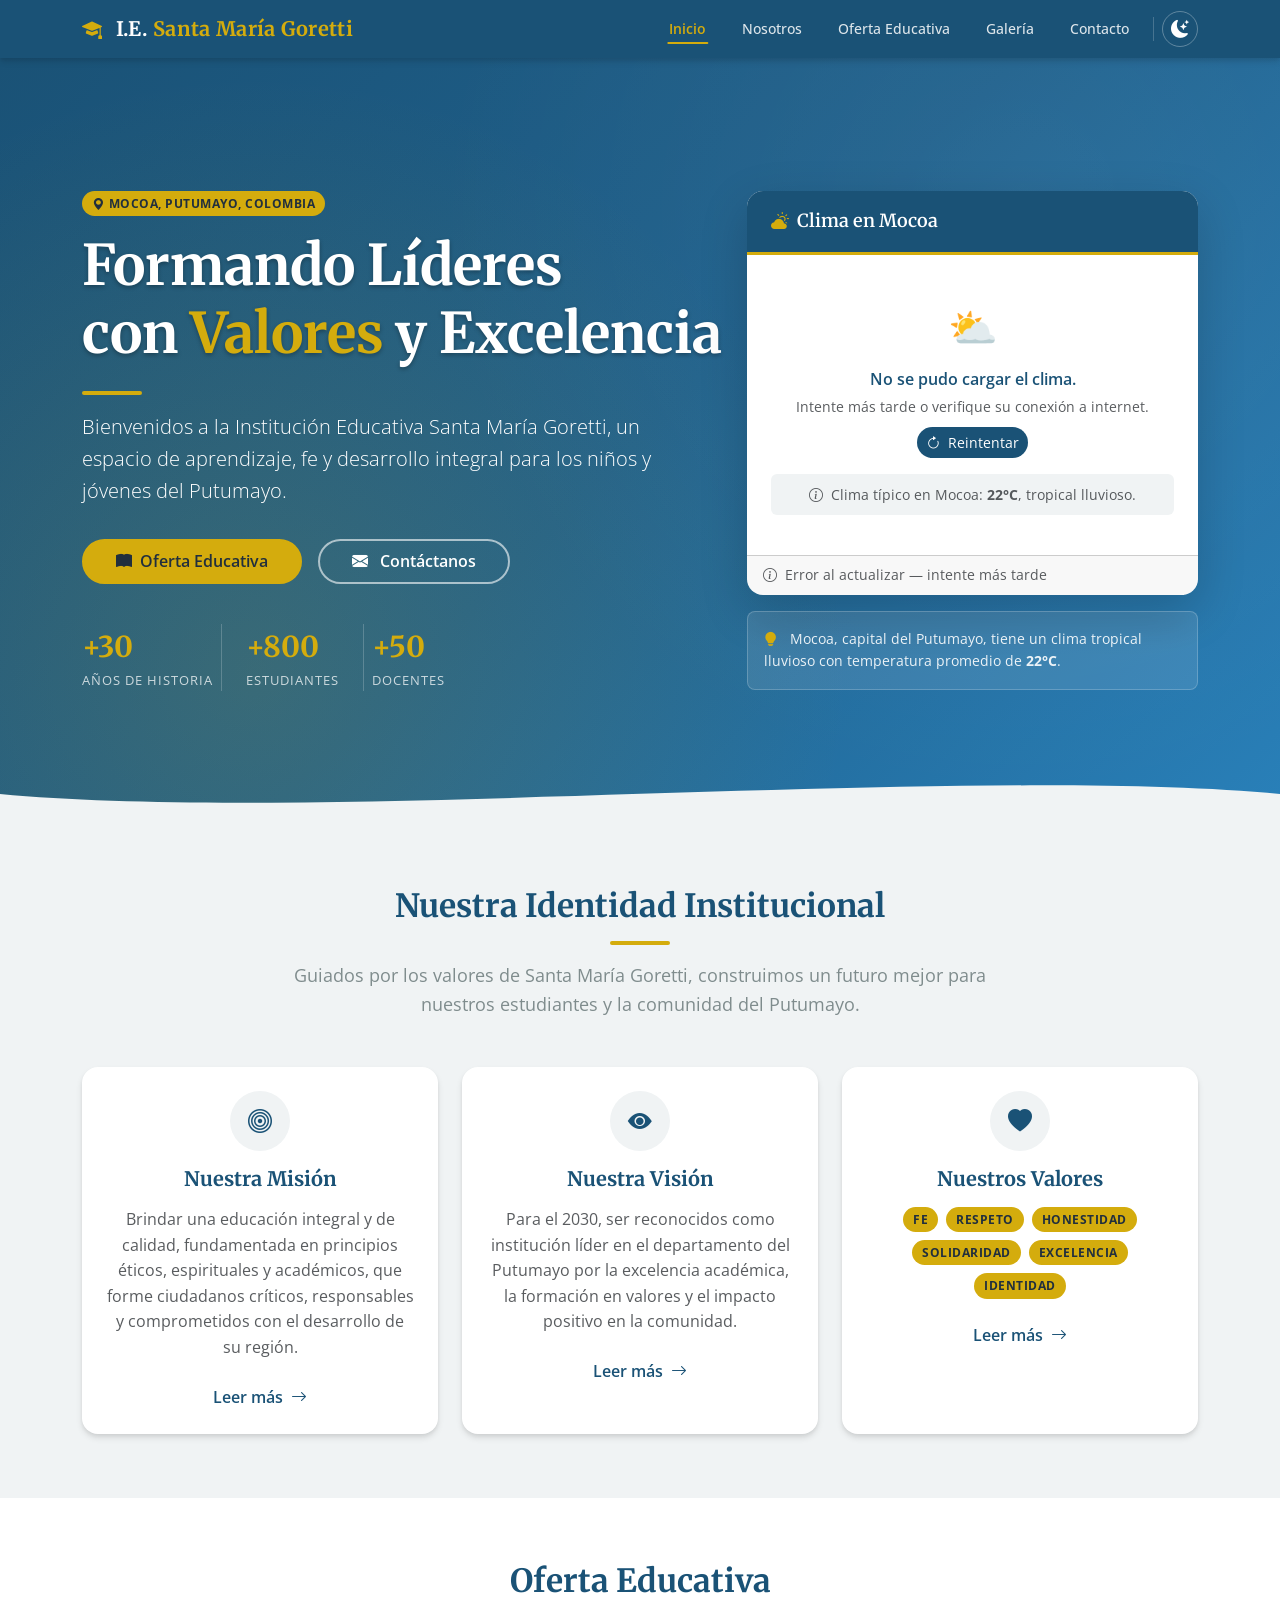
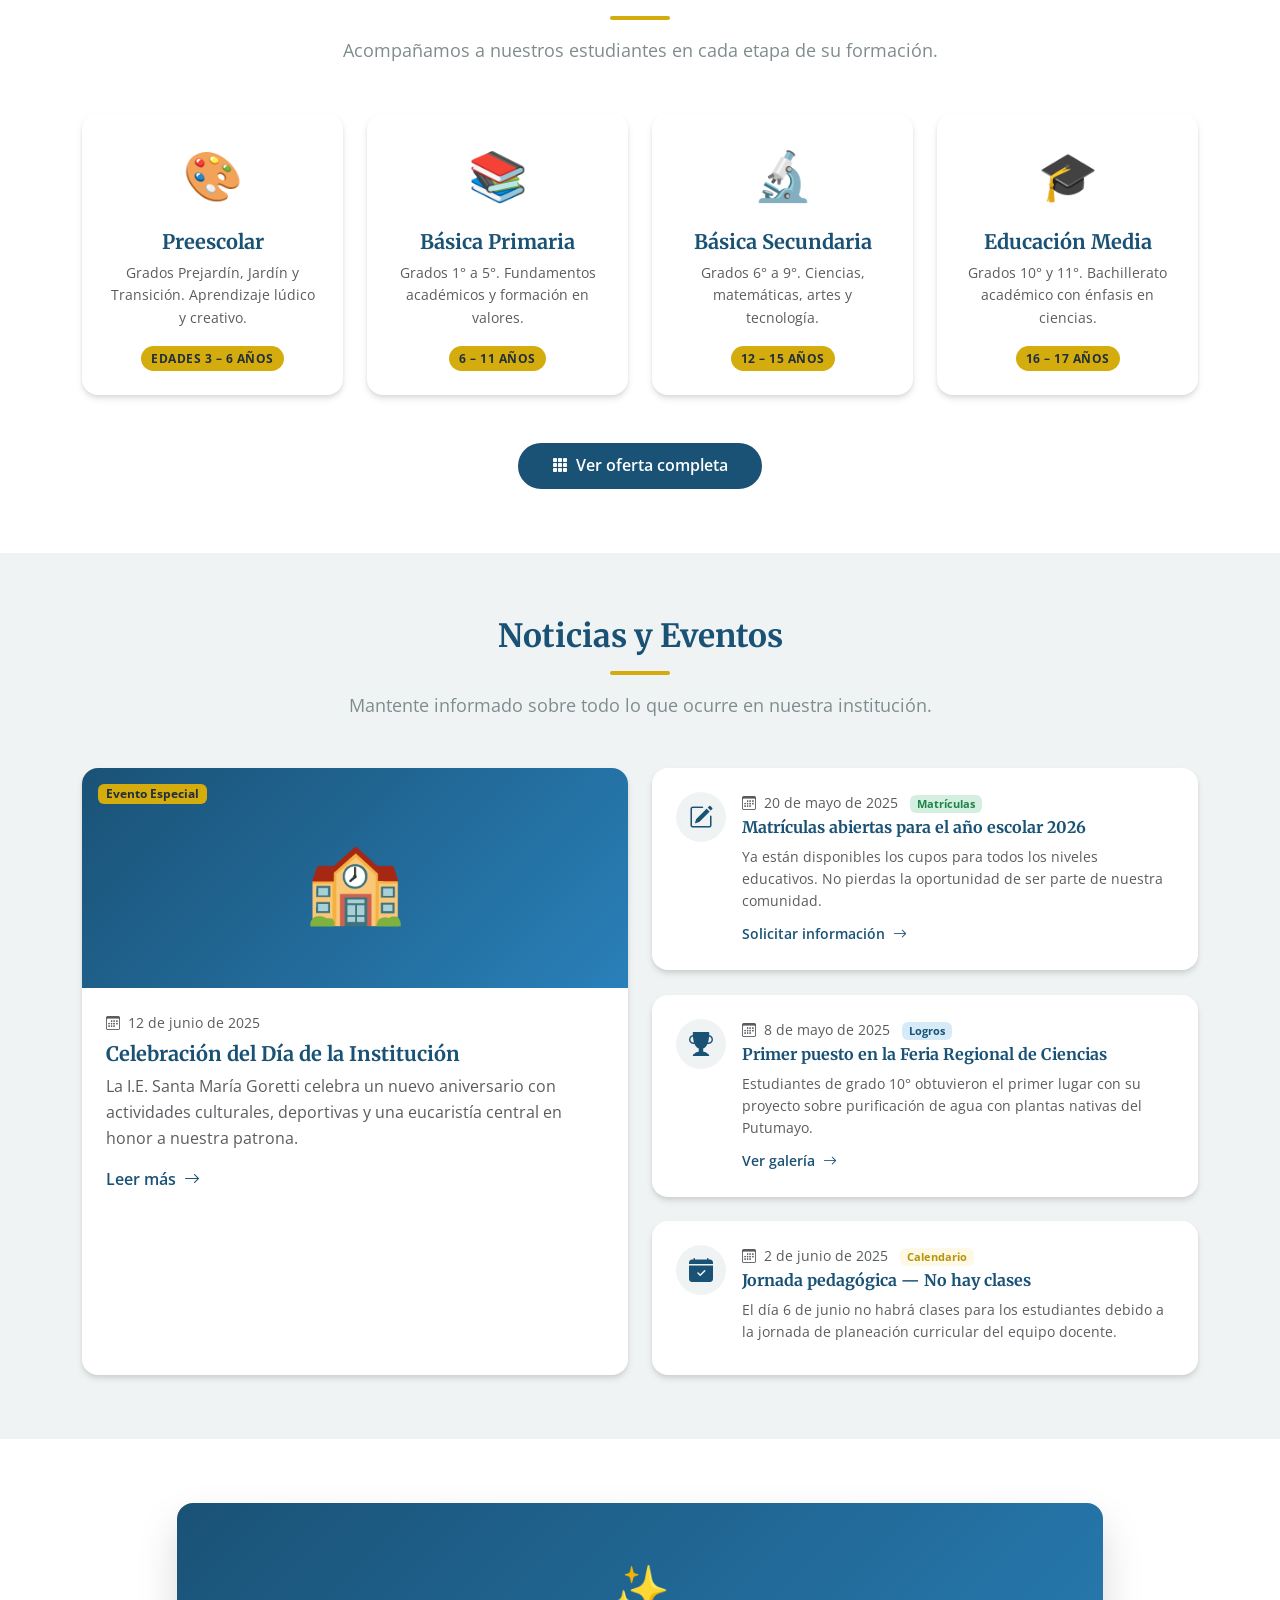
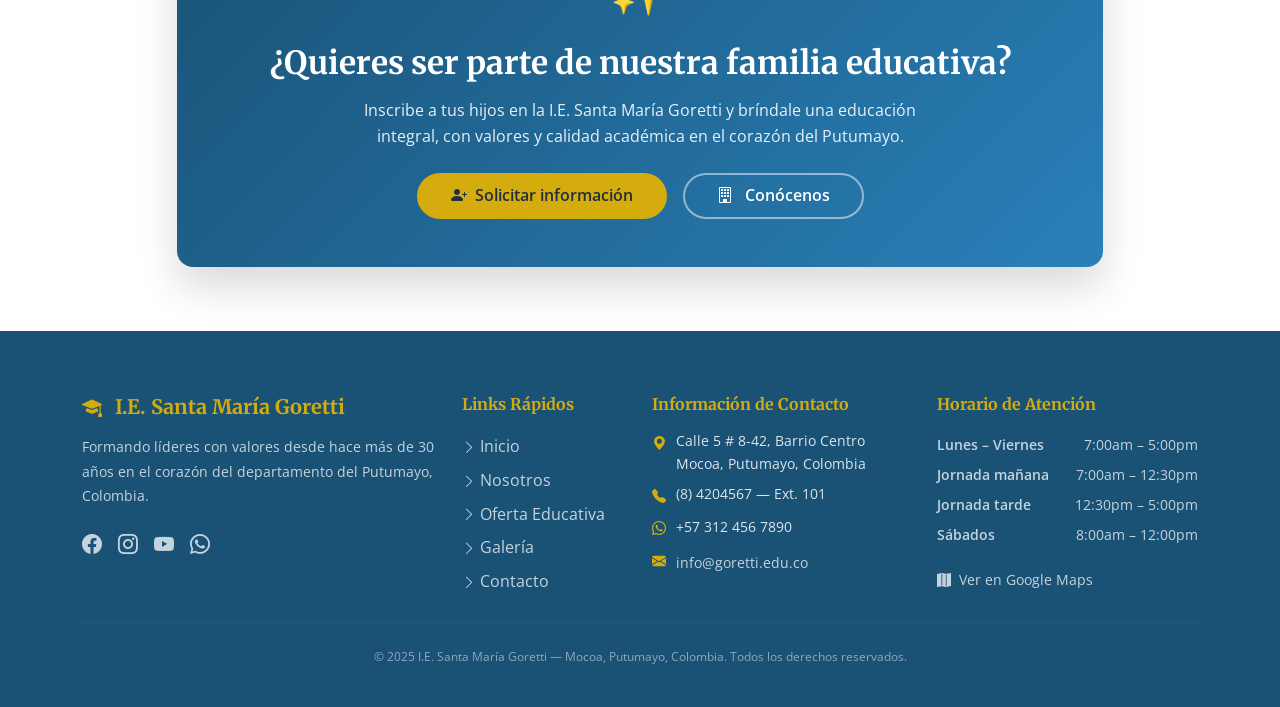
==== commit 19688e3f: "actualice el index" ====
--- a/index.html
+++ b/index.html
@@ -1016,14 +1016,7 @@
         <p class="footer-creditos">
           © 2025 I.E. Santa María Goretti — Mocoa, Putumayo, Colombia. Todos los
           derechos reservados.
-          <span class="mx-2">|</span>
-          Diseñado con
-          <i
-            class="bi bi-heart-fill"
-            style="color: var(--color-secundario)"
-          ></i>
-          para la comunidad educativa.
-        </p>
+      
       </div>
     </footer>
     <button
--- a/css/styles.css
+++ b/css/styles.css
@@ -1,57 +1,59 @@
 :root {
-  --color-primario: #1a5276;
-  --color-secundario: #d4ac0d;
-  --color-acento: #f0f3f4;
-  --color-texto: #212f3d;
-
-  --color-blanco: #ffffff;
-  --color-exito: #1e8449;
-  --color-error: #c0392b;
-  --color-borde: #d5d8dc;
-  --color-sombra: rgba(26, 82, 118, 0.15);
-
-  --oscuro-fondo: #1a1a2e;
+  --color-primario:    #1a5276;   
+  --color-secundario:  #d4ac0d;   
+  --color-acento:      #f0f3f4;   
+  --color-texto:       #212f3d;   
+
+  --color-blanco:      #ffffff;
+  --color-exito:       #1e8449;   
+  --color-error:       #c0392b;   
+  --color-borde:       #d5d8dc;   
+  --color-sombra:      rgba(26, 82, 118, 0.15); 
+
+  --oscuro-fondo:      #1a1a2e;
   --oscuro-superficie: #16213e;
-  --oscuro-tarjeta: #0f3460;
-  --oscuro-texto: #eeeeee;
-  --oscuro-texto-suave: #aab7b8;
-
-  --fuente-titulo: "Merriweather", Georgia, serif;
-  --fuente-texto: "Open Sans", Arial, sans-serif;
-
-  --tamaño-xs: 0.75rem;
-  --tamaño-sm: 0.875rem;
-  --tamaño-base: 1rem;
-  --tamaño-md: 1.125rem;
-  --tamaño-lg: 1.25rem;
-  --tamaño-xl: 1.5rem;
-  --tamaño-2xl: 2rem;
-  --tamaño-3xl: 2.5rem;
-
-  --espacio-xs: 0.25rem;
-  --espacio-sm: 0.5rem;
-  --espacio-md: 1rem;
-  --espacio-lg: 1.5rem;
-  --espacio-xl: 2rem;
-  --espacio-2xl: 3rem;
-  --espacio-3xl: 4rem;
-
-  --radio-sm: 4px;
-  --radio-md: 8px;
-  --radio-lg: 16px;
-  --radio-xl: 24px;
-  --radio-full: 9999px;
-
-  --sombra-sm: 0 1px 3px rgba(0, 0, 0, 0.12), 0 1px 2px rgba(0, 0, 0, 0.08);
-  --sombra-md: 0 4px 6px rgba(0, 0, 0, 0.1), 0 2px 4px rgba(0, 0, 0, 0.06);
-  --sombra-lg: 0 10px 20px rgba(0, 0, 0, 0.12), 0 3px 6px rgba(0, 0, 0, 0.08);
-  --sombra-xl: 0 20px 40px rgba(0, 0, 0, 0.15);
-
-  --transicion: all 0.3s ease;
-}
+  --oscuro-tarjeta:    #0f3460;
+  --oscuro-texto:      #eeeeee;
+  --oscuro-texto-suave:#aab7b8;
+
+  --fuente-titulo:     'Merriweather', Georgia, serif;
+  --fuente-texto:      'Open Sans', Arial, sans-serif;
+
+  --tamaño-xs:   0.75rem;   
+  --tamaño-sm:   0.875rem;  
+  --tamaño-base: 1rem;      
+  --tamaño-md:   1.125rem;  
+  --tamaño-lg:   1.25rem;   
+  --tamaño-xl:   1.5rem;    
+  --tamaño-2xl:  2rem;      
+  --tamaño-3xl:  2.5rem;    
+
+  --espacio-xs:  0.25rem;   
+  --espacio-sm:  0.5rem;   
+  --espacio-md:  1rem;      
+  --espacio-lg:  1.5rem;    
+  --espacio-xl:  2rem;      
+  --espacio-2xl: 3rem;      
+  --espacio-3xl: 4rem;      
+
+  --radio-sm:    4px;
+  --radio-md:    8px;
+  --radio-lg:    16px;
+  --radio-xl:    24px;
+  --radio-full:  9999px;   
+
+  --sombra-sm:   0 1px 3px rgba(0,0,0,0.12), 0 1px 2px rgba(0,0,0,0.08);
+  --sombra-md:   0 4px 6px rgba(0,0,0,0.1),  0 2px 4px rgba(0,0,0,0.06);
+  --sombra-lg:   0 10px 20px rgba(0,0,0,0.12), 0 3px 6px rgba(0,0,0,0.08);
+  --sombra-xl:   0 20px 40px rgba(0,0,0,0.15);
+
+  --transicion:  all 0.3s ease;
+}
+
 *,
 *::before,
 *::after {
+
   box-sizing: border-box;
   margin: 0;
   padding: 0;
@@ -59,7 +61,7 @@
 
 html {
   scroll-behavior: smooth;
-  font-size: 16px;
+  font-size: 16px; 
 }
 
 body {
@@ -67,10 +69,9 @@
   font-size: var(--tamaño-base);
   color: var(--color-texto);
   background-color: var(--color-blanco);
-  line-height: 1.6;
-  transition:
-    background-color 0.3s ease,
-    color 0.3s ease;
+  line-height: 1.6; 
+
+  transition: background-color 0.3s ease, color 0.3s ease;
 }
 
 img {
@@ -88,6 +89,7 @@
 ul {
   list-style: none;
 }
+
 body.modo-oscuro {
   background-color: var(--oscuro-fondo);
   color: var(--oscuro-texto);
@@ -160,12 +162,9 @@
 
   position: sticky;
   top: 0;
-  z-index: 1000;
+  z-index: 1000; 
   transform: translateY(0);
-  transition:
-    transform 0.3s ease,
-    background-color 0.3s ease,
-    box-shadow 0.3s ease;
+  transition: transform 0.3s ease, background-color 0.3s ease, box-shadow 0.3s ease;
 }
 
 .navbar-oculto {
@@ -205,7 +204,7 @@
 }
 
 .nav-link.active::after {
-  content: "";
+  content: '';
   position: absolute;
   bottom: 0;
   left: 50%;
@@ -263,24 +262,16 @@
 }
 
 .hero::before {
-  content: "";
+  content: '';
   position: absolute;
   top: 0;
   left: 0;
   right: 0;
   bottom: 0;
   background-image:
-    radial-gradient(
-      circle at 20% 80%,
-      rgba(212, 172, 13, 0.15) 0%,
-      transparent 50%
-    ),
-    radial-gradient(
-      circle at 80% 20%,
-      rgba(255, 255, 255, 0.05) 0%,
-      transparent 50%
-    );
-  pointer-events: none;
+    radial-gradient(circle at 20% 80%, rgba(212, 172, 13, 0.15) 0%, transparent 50%),
+    radial-gradient(circle at 80% 20%, rgba(255, 255, 255, 0.05) 0%, transparent 50%);
+  pointer-events: none; 
 }
 
 .hero h1 {
@@ -482,7 +473,7 @@
 .galeria-item img {
   width: 100%;
   height: 100%;
-  object-fit: cover;
+  object-fit: cover; 
   transition: transform 0.4s ease;
 }
 
@@ -571,7 +562,7 @@
   color: var(--color-error);
   font-size: var(--tamaño-xs);
   margin-top: var(--espacio-xs);
-  display: none;
+  display: none; 
 }
 
 .mensaje-error.visible {
@@ -654,7 +645,7 @@
   transition: var(--transicion);
 
   opacity: 0;
-  pointer-events: none;
+  pointer-events: none; 
   transform: translateY(10px);
 }
 
@@ -802,50 +793,48 @@
 }
 
 @media (max-width: 992px) {
-  @media (max-width: 992px) {
-    .hero {
-      min-height: 60vh;
-      text-align: center;
-    }
-
-    .hero .lead {
-      margin: 0 auto var(--espacio-xl);
-    }
-
-    .linea-dorada {
-      margin: var(--espacio-md) auto;
-    }
+  .hero {
+    min-height: 60vh;
+    text-align: center;
   }
 
-  @media (max-width: 768px) {
-    section {
-      padding: var(--espacio-2xl) 0;
-    }
-
-    .titulo-seccion {
-      font-size: var(--tamaño-xl);
-    }
-
-    .galeria-grid {
-      grid-template-columns: repeat(auto-fill, minmax(200px, 1fr));
-      gap: var(--espacio-sm);
-    }
-
-    #botonArriba {
-      bottom: var(--espacio-md);
-      right: var(--espacio-md);
-      width: 42px;
-      height: 42px;
-    }
+  .hero .lead {
+    margin: 0 auto var(--espacio-xl);
   }
 
-  @media (max-width: 480px) {
-    .hero {
-      min-height: 50vh;
-    }
-
-    .clima-temperatura {
-      font-size: var(--tamaño-2xl);
-    }
+  .linea-dorada {
+    margin: var(--espacio-md) auto;
   }
 }
+
+@media (max-width: 768px) {
+  section {
+    padding: var(--espacio-2xl) 0;
+  }
+
+  .titulo-seccion {
+    font-size: var(--tamaño-xl);
+  }
+
+  .galeria-grid {
+    grid-template-columns: repeat(auto-fill, minmax(200px, 1fr));
+    gap: var(--espacio-sm);
+  }
+
+  #botonArriba {
+    bottom: var(--espacio-md);
+    right: var(--espacio-md);
+    width: 42px;
+    height: 42px;
+  }
+}
+
+@media (max-width: 480px) {
+  .hero {
+    min-height: 50vh;
+  }
+
+  .clima-temperatura {
+    font-size: var(--tamaño-2xl);
+  }
+}
--- a/css/animations.css
+++ b/css/animations.css
@@ -1,79 +1,72 @@
 @keyframes fadeIn {
   from {
-    opacity: 0;
-  }
-  to {
-    opacity: 1;
-  }
-}
+    opacity: 0;      
+  }
+  to {
+    opacity: 1;     
+  }
+}
+
 @keyframes slideUp {
   from {
     opacity: 0;
-    transform: translateY(30px);
-  }
-  to {
-    opacity: 1;
-    transform: translateY(0);
-  }
-}
+    transform: translateY(30px); 
+  }
+  to {
+    opacity: 1;
+    transform: translateY(0);  
+  }
+}
+
 @keyframes slideInLeft {
   from {
     opacity: 0;
-    transform: translateX(-40px);
+    transform: translateX(-40px); 
   }
   to {
     opacity: 1;
     transform: translateX(0);
   }
 }
+
 @keyframes slideInRight {
   from {
     opacity: 0;
-    transform: translateX(40px);
+    transform: translateX(40px); 
   }
   to {
     opacity: 1;
     transform: translateX(0);
   }
 }
+
 @keyframes scaleIn {
   from {
     opacity: 0;
-    transform: scale(0.85);
-  }
-  to {
-    opacity: 1;
-    transform: scale(1);
-  }
-}
+    transform: scale(0.85); 
+  }
+  to {
+    opacity: 1;
+    transform: scale(1);   
+  }
+}
+
 @keyframes pulso {
-  0% {
-    transform: scale(1);
-  }
-  50% {
-    transform: scale(1.08);
-  }
-  100% {
-    transform: scale(1);
-  }
-}
+  0%   { transform: scale(1); }
+  50%  { transform: scale(1.08); }
+  100% { transform: scale(1); }
+}
+
 @keyframes rebote {
-  0%,
-  100% {
-    transform: translateY(0);
-  }
-  50% {
-    transform: translateY(-6px);
-  }
-}
+  0%, 100% { transform: translateY(0); }
+  50%       { transform: translateY(-6px); }
+}
+
 @keyframes brillo {
-  0% {
-    background-position: -200% center;
-  }
-  100% {
-    background-position: 200% center;
-  }
-}
+  0%   { background-position: -200% center; }
+  100% { background-position: 200% center; }
+}
+
 @keyframes heroEntrada {
   from {
     opacity: 0;
@@ -86,279 +79,148 @@
     letter-spacing: normal;
   }
 }
+
 @keyframes lineaExpande {
-  from {
-    width: 0;
-  }
-  to {
-    width: 60px;
-  }
-}
+  from { width: 0; }
+  to   { width: 60px; }
+}
+
 @keyframes girar {
-  from {
-    transform: rotate(0deg);
-  }
-  to {
-    transform: rotate(360deg);
-  }
-}
+  from { transform: rotate(0deg); }
+  to   { transform: rotate(360deg); }
+}
+
 .animacion-entrada {
   opacity: 0;
   will-change: opacity, transform;
 }
+
 .fade-in {
   animation: fadeIn 0.6s ease forwards;
 }
+
 .slide-up {
   animation: slideUp 0.5s ease forwards;
 }
+
 .slide-in-izquierda {
   animation: slideInLeft 0.6s ease forwards;
 }
+
 .slide-in-derecha {
   animation: slideInRight 0.6s ease forwards;
 }
+
 .scale-in {
   animation: scaleIn 0.5s ease forwards;
 }
-.retraso-1 {
-  animation-delay: 0.1s;
-}
-.retraso-2 {
-  animation-delay: 0.2s;
-}
-.retraso-3 {
-  animation-delay: 0.3s;
-}
-.retraso-4 {
-  animation-delay: 0.4s;
-}
-.retraso-5 {
-  animation-delay: 0.5s;
-}
-.retraso-6 {
-  animation-delay: 0.6s;
-}
-.retraso-7 {
-  animation-delay: 0.7s;
-}
-.retraso-8 {
-  animation-delay: 0.8s;
-}
-.animar-pulso {
-  animation: pulso 2s ease-in-out infinite;
-}
-@keyframes fadeIn {
-  from {
-    opacity: 0;
-  }
-  to {
-    opacity: 1;
-  }
-}
-@keyframes slideUp {
-  from {
-    opacity: 0;
-    transform: translateY(30px);
-  }
-  to {
-    opacity: 1;
-    transform: translateY(0);
-  }
-}
-@keyframes slideInLeft {
-  from {
-    opacity: 0;
-    transform: translateX(-40px);
-  }
-  to {
-    opacity: 1;
-    transform: translateX(0);
-  }
-}
-@keyframes slideInRight {
-  from {
-    opacity: 0;
-    transform: translateX(40px);
-  }
-  to {
-    opacity: 1;
-    transform: translateX(0);
-  }
-}
-@keyframes scaleIn {
-  from {
-    opacity: 0;
-    transform: scale(0.85);
-  }
-  to {
-    opacity: 1;
-    transform: scale(1);
-  }
-}
-@keyframes pulso {
-  0% {
-    transform: scale(1);
-  }
-  50% {
-    transform: scale(1.08);
-  }
-  100% {
-    transform: scale(1);
-  }
-}
-@keyframes rebote {
-  0%,
-  100% {
-    transform: translateY(0);
-  }
-  50% {
-    transform: translateY(-6px);
-  }
-}
-@keyframes brillo {
-  0% {
-    background-position: -200% center;
-  }
-  100% {
-    background-position: 200% center;
-  }
-}
-@keyframes heroEntrada {
-  from {
-    opacity: 0;
-    transform: translateY(-20px);
-    letter-spacing: 0.5em;
-  }
-  to {
-    opacity: 1;
-    transform: translateY(0);
-    letter-spacing: normal;
-  }
-}
-@keyframes lineaExpande {
-  from {
-    width: 0;
-  }
-  to {
-    width: 60px;
-  }
-}
-@keyframes girar {
-  from {
-    transform: rotate(0deg);
-  }
-  to {
-    transform: rotate(360deg);
-  }
-}
-.animacion-entrada {
-  opacity: 0;
-  will-change: opacity, transform;
-}
-.fade-in {
-  animation: fadeIn 0.6s ease forwards;
-}
-.slide-up {
-  animation: slideUp 0.5s ease forwards;
-}
-.slide-in-izquierda {
-  animation: slideInLeft 0.6s ease forwards;
-}
-.slide-in-derecha {
-  animation: slideInRight 0.6s ease forwards;
-}
-.scale-in {
-  animation: scaleIn 0.5s ease forwards;
-}
-.retraso-1 {
-  animation-delay: 0.1s;
-}
-.retraso-2 {
-  animation-delay: 0.2s;
-}
-.retraso-3 {
-  animation-delay: 0.3s;
-}
-.retraso-4 {
-  animation-delay: 0.4s;
-}
-.retraso-5 {
-  animation-delay: 0.5s;
-}
-.retraso-6 {
-  animation-delay: 0.6s;
-}
-.retraso-7 {
-  animation-delay: 0.7s;
-}
-.retraso-8 {
-  animation-delay: 0.8s;
-}
+
+.retraso-1 { animation-delay: 0.1s; }
+.retraso-2 { animation-delay: 0.2s; }
+.retraso-3 { animation-delay: 0.3s; }
+.retraso-4 { animation-delay: 0.4s; }
+.retraso-5 { animation-delay: 0.5s; }
+.retraso-6 { animation-delay: 0.6s; }
+.retraso-7 { animation-delay: 0.7s; }
+.retraso-8 { animation-delay: 0.8s; }
+
 .hero-titulo-animado {
   animation: heroEntrada 0.8s cubic-bezier(0.22, 1, 0.36, 1) forwards;
 }
+
 .hero-subtitulo-animado {
   animation: slideUp 0.7s ease 0.3s forwards;
-  opacity: 0;
-}
+  opacity: 0; 
+}
+
 .hero-botones-animados {
   animation: fadeIn 0.6s ease 0.6s forwards;
   opacity: 0;
 }
+
 .linea-dorada-animada {
   animation: lineaExpande 0.8s ease 0.2s forwards;
   width: 0;
-}
+} 
+
 .hover-zoom {
-  overflow: hidden;
+  overflow: hidden;       
   border-radius: var(--radio-md, 8px);
 }
+
 .hover-zoom img {
   transition: transform 0.4s cubic-bezier(0.25, 0.46, 0.45, 0.94);
   will-change: transform;
 }
+
 .hover-zoom:hover img {
-  transform: scale(1.08);
-}
+  transform: scale(1.08);  
+}
+
 .hover-elevar {
-  transition:
-    transform 0.3s ease,
-    box-shadow 0.3s ease;
+  transition: transform 0.3s ease, box-shadow 0.3s ease;
   will-change: transform;
 }
+
 .hover-elevar:hover {
   transform: translateY(-6px);
   box-shadow: 0 12px 24px rgba(0, 0, 0, 0.15);
 }
+
 .hover-brillo {
   position: relative;
   overflow: hidden;
 }
+
 .hover-brillo::after {
-  content: "";
+  content: '';
   position: absolute;
   top: 0;
   left: -100%;
   width: 60%;
   height: 100%;
   background: linear-gradient(
-    90deg,
-    rgba(255, 255, 255, 0) 0%,
-    rgba(255, 255, 255, 0.18) 50%,
-    rgba(255, 255, 255, 0) 100%
+    to right,
+    transparent,
+    rgba(255, 255, 255, 0.25),
+    transparent
   );
+  transform: skewX(-20deg);
+  transition: left 0.5s ease;
+}
+
+.hover-brillo:hover::after {
+  left: 150%; 
+}
+
+.hover-subrayado {
+  position: relative;
+  display: inline-block;
+}
+
+.hover-subrayado::after {
+  content: '';
+  position: absolute;
+  bottom: -2px;
+  left: 0;
+  width: 0;
+  height: 2px;
+  background-color: currentColor; 
   transition: width 0.3s ease;
 }
+
 .hover-subrayado:hover::after {
-  width: 100%;
-}
+  width: 100%; 
+}
+
 .animar-pulso {
   animation: pulso 2s ease-in-out infinite;
 }
+
 .animar-rebote {
   animation: rebote 2s ease-in-out infinite;
 }
+
 .spinner-carga {
   width: 40px;
   height: 40px;
@@ -368,10 +230,12 @@
   animation: girar 0.8s linear infinite;
   margin: 0 auto;
 }
+
 body.modo-oscuro .spinner-carga {
   border-color: rgba(212, 172, 13, 0.2);
   border-top-color: var(--color-secundario, #d4ac0d);
 }
+
 button,
 .btn,
 a.btn,
@@ -379,45 +243,50 @@
 input[type="button"] {
   transition: all 0.3s ease !important;
 }
+
 .nav-link {
-  transition:
-    color 0.2s ease,
-    background-color 0.2s ease !important;
-}
+  transition: color 0.2s ease, background-color 0.2s ease !important;
+}
+
 .galeria-item img {
   transition: transform 0.4s ease !important;
 }
+
 .card {
-  transition:
-    transform 0.3s ease,
-    box-shadow 0.3s ease !important;
-}
+  transition: transform 0.3s ease, box-shadow 0.3s ease !important;
+}
+
 .navbar {
-  transition:
-    padding 0.3s ease,
-    box-shadow 0.3s ease !important;
-}
+  transition: padding 0.3s ease, box-shadow 0.3s ease !important;
+}
+
 .navbar.navbar-scrolled {
   padding-top: 4px !important;
   padding-bottom: 4px !important;
   box-shadow: 0 4px 20px rgba(0, 0, 0, 0.2) !important;
 }
+
 .modal.fade .modal-dialog {
   transform: scale(0.9) translateY(-20px);
   transition: transform 0.3s cubic-bezier(0.34, 1.56, 0.64, 1);
 }
+
 .modal.show .modal-dialog {
   transform: scale(1) translateY(0);
 }
+
 #modalImagen {
   transition: opacity 0.2s ease;
 }
+
 #modalImagen.cargando {
   opacity: 0;
 }
+
 #modalImagen.cargada {
   opacity: 1;
 }
+
 @media (prefers-reduced-motion: reduce) {
   *,
   *::before,
@@ -427,6 +296,7 @@
     transition-duration: 0.01ms !important;
     scroll-behavior: auto !important;
   }
+
   .animacion-entrada {
     opacity: 1 !important;
     transform: none !important;
